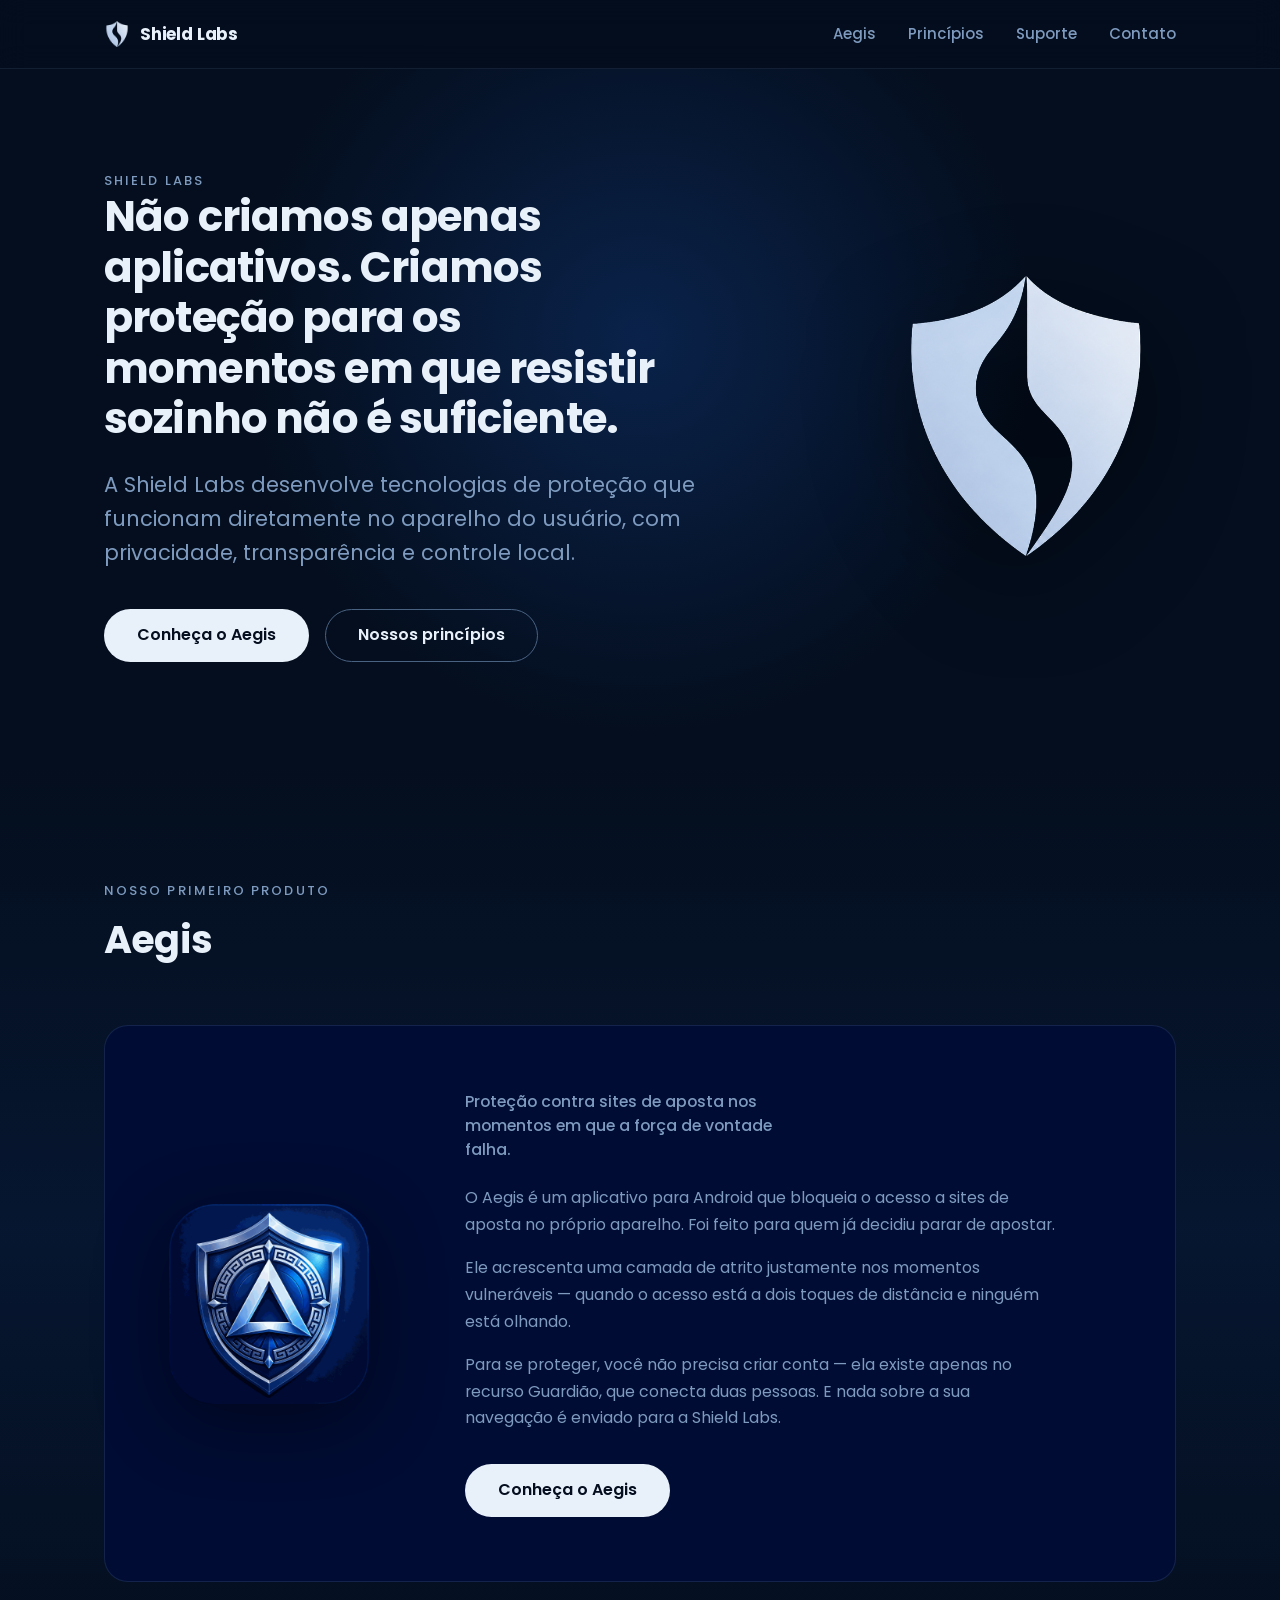
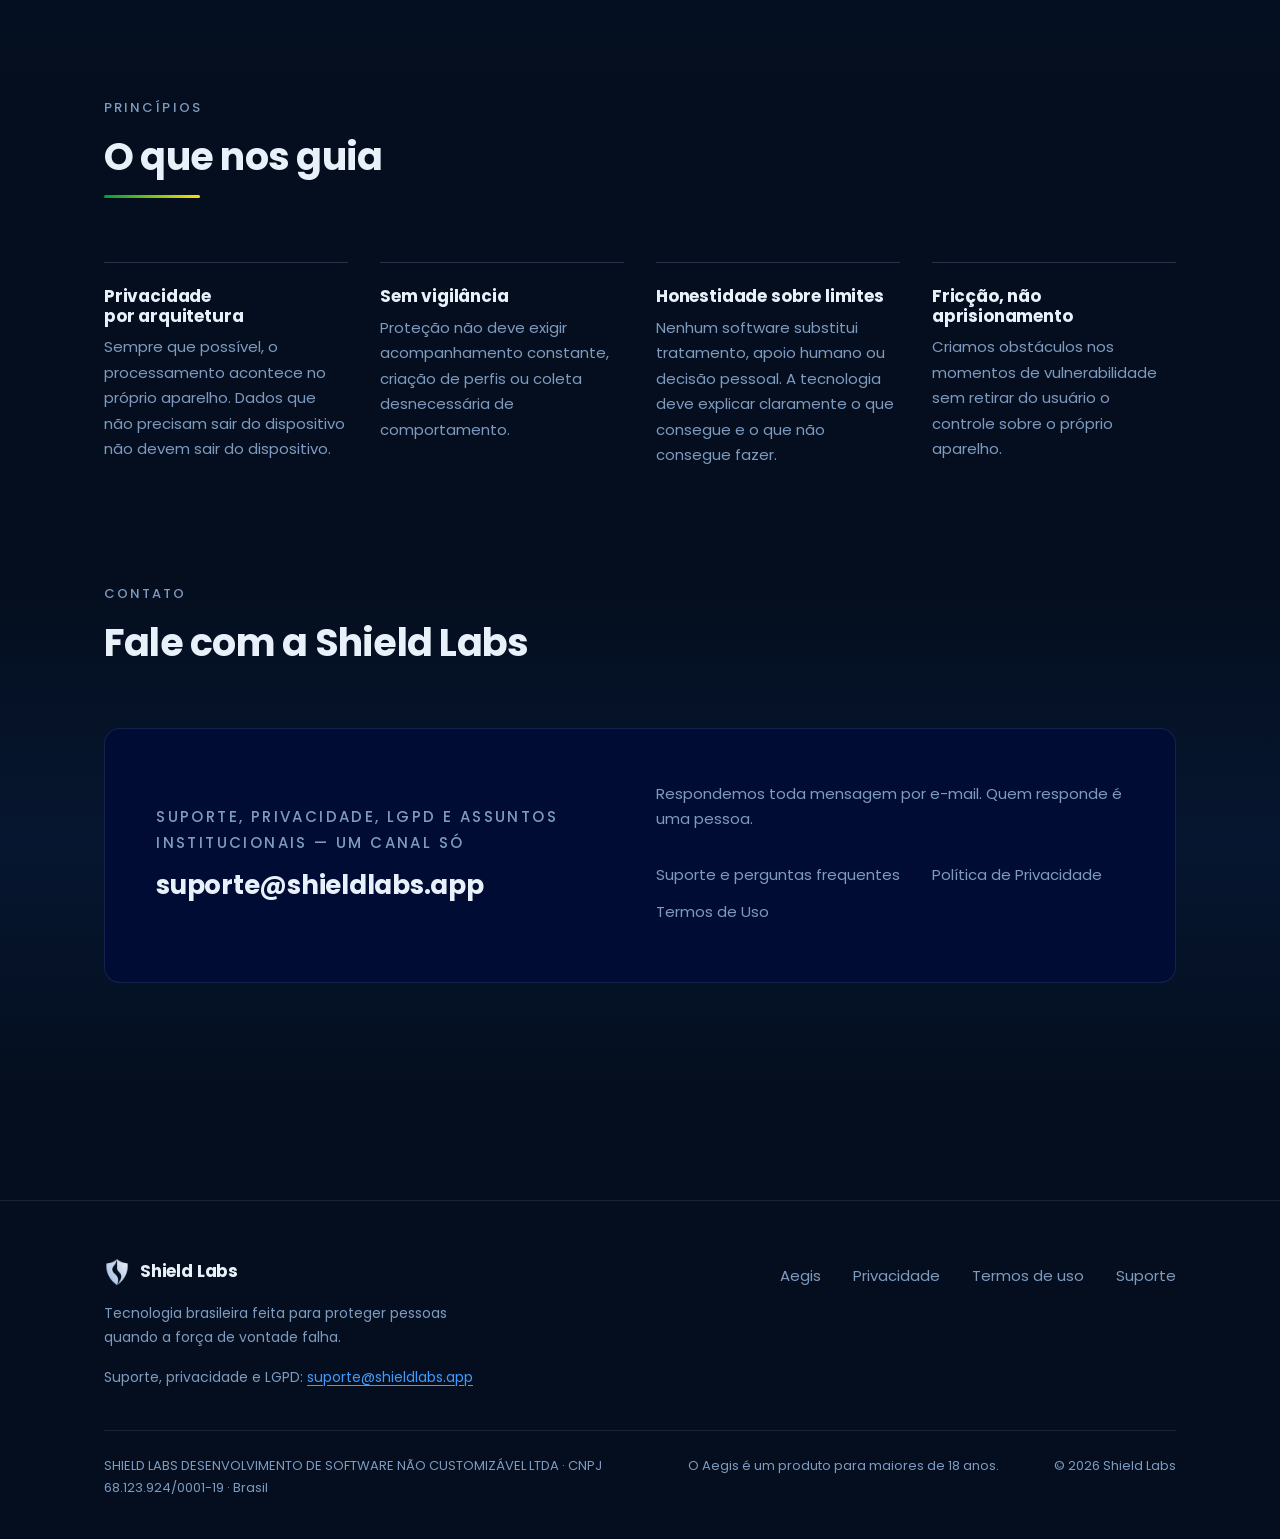
==== index.html @ 4093980c "Rodada 2: conta so no Guardiao, numeros redondos, planos com 7 dias gratis e aviso 18+ - Qualifica o" ====
<!DOCTYPE html>
<html lang="pt-BR">
<head>
  <meta charset="utf-8">
  <meta name="viewport" content="width=device-width, initial-scale=1">
  <title>Shield Labs — proteção que roda no seu aparelho</title>
  <meta name="description" content="A Shield Labs desenvolve tecnologias de proteção com processamento local, privacidade e transparência. Aegis é o nosso primeiro produto.">
  <link rel="canonical" href="https://shieldlabs.app/">

  <meta property="og:type" content="website">
  <meta property="og:site_name" content="Shield Labs">
  <meta property="og:locale" content="pt_BR">
  <meta property="og:title" content="Shield Labs — proteção que roda no seu aparelho">
  <meta property="og:description" content="Tecnologias de proteção com processamento local, privacidade e transparência.">
  <meta property="og:url" content="https://shieldlabs.app/">
  <meta property="og:image" content="https://shieldlabs.app/assets/img/shield-labs-og.png">
  <meta property="og:image:width" content="1200">
  <meta property="og:image:height" content="630">
  <meta property="og:image:alt" content="Marca da Shield Labs">
  <meta name="twitter:card" content="summary_large_image">
  <meta name="twitter:title" content="Shield Labs — proteção que roda no seu aparelho">
  <meta name="twitter:description" content="Tecnologias de proteção com processamento local, privacidade e transparência.">
  <meta name="twitter:image" content="https://shieldlabs.app/assets/img/shield-labs-og.png">

  <meta name="theme-color" content="#040E1E">
  <link rel="icon" href="assets/img/favicon.ico" sizes="any">
  <link rel="icon" type="image/png" sizes="32x32" href="assets/img/favicon-32.png">
  <link rel="icon" type="image/png" sizes="192x192" href="assets/img/favicon-192.png">
  <link rel="apple-touch-icon" sizes="180x180" href="assets/img/favicon-180.png">
  <link rel="manifest" href="site.webmanifest">

  <link rel="preload" href="assets/fonts/poppins-400.woff2" as="font" type="font/woff2" crossorigin>
  <link rel="preload" href="assets/fonts/poppins-500.woff2" as="font" type="font/woff2" crossorigin>
  <link rel="preload" href="assets/fonts/poppins-600.woff2" as="font" type="font/woff2" crossorigin>
  <link rel="preload" href="assets/fonts/poppins-700.woff2" as="font" type="font/woff2" crossorigin>
  <link rel="stylesheet" href="assets/css/style.css">
  <script src="assets/js/main.js" defer></script>

  <script type="application/ld+json">
  {
    "@context": "https://schema.org",
    "@type": "Organization",
    "name": "Shield Labs",
    "legalName": "SHIELD LABS DESENVOLVIMENTO DE SOFTWARE NÃO CUSTOMIZÁVEL LTDA",
    "taxID": "68.123.924/0001-19",
    "url": "https://shieldlabs.app/",
    "logo": "https://shieldlabs.app/assets/img/shield-labs-mark.png",
    "email": "suporte@shieldlabs.app",
    "description": "Empresa brasileira de tecnologia. Desenvolve tecnologias de proteção com processamento local, privacidade e transparência.",
    "address": { "@type": "PostalAddress", "addressCountry": "BR" }
  }
  </script>
  <noscript>
    <style>
      .nav-toggle { display: none !important; }
      @media (max-width: 819px) {
        .nav-links {
          position: static; display: flex; flex-direction: row; flex-wrap: wrap;
          gap: 0 var(--s-2); padding: 0; background: none; backdrop-filter: none; z-index: auto;
        }
        .nav-links a { padding: 6px 0; font-size: .875rem; }
        .nav { height: auto; flex-wrap: wrap; gap: var(--s-1); padding-block: var(--s-1); }
        body { padding-top: 116px; }
      }
    </style>
  </noscript>
</head>
<body>
  <a class="skip-link" href="#conteudo">Pular para o conteúdo</a>

  <header class="site-header">
    <div class="container nav">
      <a class="brand" href="./" aria-label="Shield Labs — início">
        <img class="brand-mark" src="assets/img/shield-labs-mark-64.png" alt="Marca da Shield Labs" width="64" height="64">
        Shield Labs
      </a>
      <nav aria-label="Navegação principal">
        <button class="nav-toggle" type="button" aria-expanded="false" aria-controls="nav-menu" aria-label="Abrir menu">
          <span></span><span></span><span></span>
        </button>
        <ul class="nav-links" id="nav-menu">
          <li><a href="aegis/">Aegis</a></li>
          <li><a href="#principios">Princípios</a></li>
          <li><a href="suporte/">Suporte</a></li>
          <li><a href="#contato">Contato</a></li>
        </ul>
      </nav>
    </div>
  </header>

  <main id="conteudo" tabindex="-1">

    <!-- 1. Hero institucional: a empresa, sem copy de produto ao lado da marca -->
    <section class="hero">
      <div class="container">
        <div class="hero-grid">
          <div>
            <p class="eyebrow">Shield Labs</p>
            <h1 class="statement">Não criamos apenas aplicativos. Criamos proteção para os momentos em que resistir sozinho não é suficiente.</h1>
            <p class="lead">A Shield Labs desenvolve tecnologias de proteção que funcionam diretamente no aparelho do usuário, com privacidade, transparência e controle local.</p>
            <div class="hero-actions">
              <a class="btn btn-primary" href="aegis/">Conheça o Aegis</a>
              <a class="btn btn-secondary" href="#principios">Nossos princípios</a>
            </div>
          </div>
          <div class="hero-art">
            <img src="assets/img/shield-labs-mark.png" alt="Marca da Shield Labs" width="512" height="512" fetchpriority="high">
          </div>
        </div>
      </div>
    </section>

    <!-- 2. Nosso primeiro produto: primeiro lugar da home onde o ícone do Aegis aparece -->
    <section class="section section-alt" id="produtos">
      <div class="container">
        <div class="section-head">
          <p class="eyebrow">Nosso primeiro produto</p>
          <h2>Aegis</h2>
        </div>
        <article class="product" data-reveal>
          <img class="product-icon" src="assets/img/aegis-icon.png" alt="Ícone do Aegis" width="512" height="512" loading="lazy">
          <div class="product-body">
            <p class="product-claim">Proteção contra sites de aposta nos momentos em que a força de vontade falha.</p>
            <p>O Aegis é um aplicativo para Android que bloqueia o acesso a sites de aposta no próprio aparelho. Foi feito para quem já decidiu parar de apostar.</p>
            <p>Ele acrescenta uma camada de atrito justamente nos momentos vulneráveis — quando o acesso está a dois toques de distância e ninguém está olhando.</p>
            <p>Para se proteger, você não precisa criar conta — ela existe apenas no recurso Guardião, que conecta duas pessoas. E nada sobre a sua navegação é enviado para a Shield Labs.</p>
            <a class="btn btn-primary" href="aegis/">Conheça o Aegis</a>
          </div>
        </article>
      </div>
    </section>

    <!-- 3. O que nos guia: princípios da empresa, não recursos do produto -->
    <section class="section" id="principios">
      <div class="container">
        <div class="section-head">
          <p class="eyebrow">Princípios</p>
          <h2>O que nos guia</h2>
          <div class="filete" aria-hidden="true"></div>
        </div>
        <ul class="principles">
          <li data-reveal>
            <h3>Privacidade por arquitetura</h3>
            <p>Sempre que possível, o processamento acontece no próprio aparelho. Dados que não precisam sair do dispositivo não devem sair do dispositivo.</p>
          </li>
          <li data-reveal>
            <h3>Sem vigilância</h3>
            <p>Proteção não deve exigir acompanhamento constante, criação de perfis ou coleta desnecessária de comportamento.</p>
          </li>
          <li data-reveal>
            <h3>Honestidade sobre limites</h3>
            <p>Nenhum software substitui tratamento, apoio humano ou decisão pessoal. A tecnologia deve explicar claramente o que consegue e o que não consegue fazer.</p>
          </li>
          <li data-reveal>
            <h3>Fricção, não aprisionamento</h3>
            <p>Criamos obstáculos nos momentos de vulnerabilidade sem retirar do usuário o controle sobre o próprio aparelho.</p>
          </li>
        </ul>
      </div>
    </section>

    <!-- 4. Contato -->
    <section class="section section-alt" id="contato">
      <div class="container">
        <div class="section-head">
          <p class="eyebrow">Contato</p>
          <h2>Fale com a Shield Labs</h2>
        </div>
        <div class="contact" data-reveal>
          <div>
            <p class="eyebrow">Suporte, privacidade, LGPD e assuntos institucionais — um canal só</p>
            <a class="contact-email" href="mailto:suporte@shieldlabs.app">suporte@shieldlabs.app</a>
          </div>
          <div>
            <p>Respondemos toda mensagem por e-mail. Quem responde é uma pessoa.</p>
            <ul class="footer-nav mt-3">
              <li><a href="suporte/">Suporte e perguntas frequentes</a></li>
              <li><a href="privacidade/">Política de Privacidade</a></li>
              <li><a href="termos/">Termos de Uso</a></li>
            </ul>
          </div>
        </div>
      </div>
    </section>

  </main>

  <footer class="site-footer">
    <div class="container">
      <div class="footer-grid">
        <div class="footer-about">
          <a class="brand" href="./">
            <img class="brand-mark" src="assets/img/shield-labs-mark-64.png" alt="Marca da Shield Labs" width="64" height="64" loading="lazy">
            Shield Labs
          </a>
          <p>Tecnologia brasileira feita para proteger pessoas quando a força de vontade falha.</p>
          <p class="mt-2">
            Suporte, privacidade e LGPD: <a href="mailto:suporte@shieldlabs.app">suporte@shieldlabs.app</a>
          </p>
        </div>
        <ul class="footer-nav">
          <li><a href="aegis/">Aegis</a></li>
          <li><a href="privacidade/">Privacidade</a></li>
          <li><a href="termos/">Termos de uso</a></li>
          <li><a href="suporte/">Suporte</a></li>
        </ul>
      </div>
      <div class="footer-legal">
        <p>SHIELD LABS DESENVOLVIMENTO DE SOFTWARE NÃO CUSTOMIZÁVEL LTDA · CNPJ 68.123.924/0001-19 · Brasil</p>
        <p>O Aegis é um produto para maiores de 18 anos.</p>
        <p>© 2026 Shield Labs</p>
      </div>
    </div>
  </footer>
</body>
</html>
---- assets/css/style.css ----
/* =========================================================
   Shield Labs — style.css
   Dark by design. No third-party requests: fonts are self-hosted.

   Contrast budget against --ink and --panel (both verified AA):
     --silver     ~15:1   body and headings
     --steel      ~6.7:1  secondary text
     --glow       ~6.7:1  links and focus
     --steel-dim  ~3.1:1  BORDERS AND DIVIDERS ONLY — never text
   ========================================================= */

/* ---------- Fonts (self-hosted, latin subset) ---------- */

@font-face {
  font-family: "Poppins";
  font-style: normal;
  font-weight: 400;
  font-display: swap;
  src: url("../fonts/poppins-400.woff2") format("woff2");
}

@font-face {
  font-family: "Poppins";
  font-style: normal;
  font-weight: 500;
  font-display: swap;
  src: url("../fonts/poppins-500.woff2") format("woff2");
}

@font-face {
  font-family: "Poppins";
  font-style: normal;
  font-weight: 600;
  font-display: swap;
  src: url("../fonts/poppins-600.woff2") format("woff2");
}

@font-face {
  font-family: "Poppins";
  font-style: normal;
  font-weight: 700;
  font-display: swap;
  src: url("../fonts/poppins-700.woff2") format("woff2");
}

/* ---------- Tokens ---------- */

:root {
  --ink:       #040E1E;
  --ink-2:     #0B2652;
  --panel:     #000C34;
  --silver:    #E8F0FA;
  --steel:     #7E9BBF;
  --steel-dim: #4A6282;
  --glow:      #3E9BFF;
  --green:     #009C3B;
  --yellow:    #FFDF00;

  --line:      rgba(126, 155, 191, .16);
  --line-firm: rgba(126, 155, 191, .28);

  --s-1: 8px;
  --s-2: 16px;
  --s-3: 24px;
  --s-4: 32px;
  --s-5: 40px;
  --s-6: 56px;
  --s-7: 72px;

  --header-h: 68px;
  --radius: 16px;
  --t: 180ms ease-out;

  --font: "Poppins", system-ui, -apple-system, "Segoe UI", sans-serif;
}

/* ---------- Base ---------- */

*,
*::before,
*::after { box-sizing: border-box; margin: 0; padding: 0; }

html {
  color-scheme: dark;
  scroll-behavior: smooth;
  -webkit-text-size-adjust: 100%;
}

body {
  font-family: var(--font);
  font-size: clamp(1rem, .96rem + .2vw, 1.0625rem);
  font-weight: 400;
  line-height: 1.7;
  background: var(--ink);
  color: var(--silver);
  padding-top: var(--header-h);
  overflow-x: clip;
  -webkit-font-smoothing: antialiased;
  text-rendering: optimizeLegibility;
}

img, svg { display: block; max-width: 100%; }
img { height: auto; }

h1, h2, h3, h4 {
  font-weight: 700;
  line-height: 1.15;
  letter-spacing: -0.02em;
  text-wrap: balance;
}

h1 {
  font-size: clamp(2.125rem, 1.5rem + 3.1vw, 3.625rem);
  line-height: 1.06;
  letter-spacing: -0.03em;
}

h2 { font-size: clamp(1.6rem, 1.25rem + 1.75vw, 2.375rem); }
h3 { font-size: clamp(1.125rem, 1.06rem + .32vw, 1.3125rem); letter-spacing: -0.01em; }

p { max-width: 66ch; }

a { color: var(--glow); text-underline-offset: 3px; }
a:hover { color: var(--silver); }

strong { font-weight: 600; color: var(--silver); }

::selection { background: var(--glow); color: var(--ink); }

:focus-visible {
  outline: 2px solid var(--glow);
  outline-offset: 3px;
  border-radius: 3px;
}

[id] { scroll-margin-top: calc(var(--header-h) + var(--s-3)); }

/* ---------- Layout ---------- */

.container {
  width: 100%;
  max-width: 1120px;
  margin-inline: auto;
  padding-inline: var(--s-3);
}

.section { padding-block: clamp(72px, 9vw, 128px); }
.section + .section { padding-top: 0; }
.section-tight { padding-block: clamp(40px, 5vw, 64px); }
.center { text-align: center; }

.section-alt {
  background: linear-gradient(180deg, rgba(11, 38, 82, 0) 0%, rgba(11, 38, 82, .35) 50%, rgba(11, 38, 82, 0) 100%);
}

.section-head { margin-bottom: clamp(var(--s-5), 5vw, var(--s-7)); }
.section-head > * + * { margin-top: var(--s-2); }
.section-head .lead { margin-top: var(--s-3); }

.eyebrow {
  display: block;
  font-size: .8125rem;
  font-weight: 500;
  text-transform: uppercase;
  letter-spacing: .16em;
  color: var(--steel);
}

.lead {
  font-size: clamp(1.0625rem, 1rem + .6vw, 1.3125rem);
  line-height: 1.6;
  color: var(--steel);
  max-width: 60ch;
}

/* Brazilian flag stripe — the only place --green and --yellow appear */
.filete {
  width: 96px;
  height: 3px;
  border: 0;
  border-radius: 2px;
  background: linear-gradient(90deg, var(--green), var(--yellow));
}

.mt-1 { margin-top: var(--s-1); }
.mt-2 { margin-top: var(--s-2); }
.mt-3 { margin-top: var(--s-3); }

.skip-link {
  position: fixed;
  top: -100px;
  left: var(--s-3);
  z-index: 100;
  padding: var(--s-2) var(--s-3);
  background: var(--silver);
  color: var(--ink);
  font-weight: 600;
  text-decoration: none;
  border-radius: 0 0 12px 12px;
  transition: top var(--t);
}

.skip-link:focus { top: 0; color: var(--ink); }


/* ---------- Buttons ---------- */

.btn {
  display: inline-flex;
  align-items: center;
  justify-content: center;
  gap: var(--s-1);
  padding: 15px 32px;
  border: 1px solid transparent;
  border-radius: 999px;
  font: inherit;
  font-weight: 600;
  font-size: 1rem;
  line-height: 1.3;
  text-align: center;
  text-decoration: none;
  cursor: pointer;
  transition: background-color var(--t), color var(--t), border-color var(--t);
}

.btn-primary { background: var(--silver); color: var(--ink); }
.btn-primary:hover { background: #fff; color: var(--ink); }

/* --steel-dim, not --line-firm: the border is the button's only boundary, so it needs
   the 3:1 that WCAG 1.4.11 requires of a UI component. */
.btn-secondary { border-color: var(--steel-dim); color: var(--silver); }
.btn-secondary:hover { border-color: var(--steel); color: var(--silver); }

.btn[aria-disabled="true"] { cursor: default; }


.arrow-link {
  display: inline-block;
  font-weight: 500;
  text-decoration: none;
  border-bottom: 1px solid var(--line-firm);
  padding-bottom: 2px;
  transition: border-color var(--t), color var(--t);
}

.arrow-link:hover { border-color: var(--glow); }

/* ---------- Header ---------- */

.site-header {
  position: fixed;
  inset: 0 0 auto 0;
  z-index: 50;
  background: rgba(4, 14, 30, .85);
  -webkit-backdrop-filter: blur(14px);
  backdrop-filter: blur(14px);
  border-bottom: 1px solid rgba(74, 98, 130, .22);
}

.nav {
  display: flex;
  align-items: center;
  justify-content: space-between;
  gap: var(--s-3);
  height: var(--header-h);
}

.brand {
  display: inline-flex;
  align-items: center;
  gap: 10px;
  color: var(--silver);
  font-weight: 700;
  font-size: 1.0625rem;
  letter-spacing: -0.01em;
  text-decoration: none;
  white-space: nowrap;
}

.brand:hover { color: var(--silver); }

.brand-mark {
  width: 26px;
  height: 26px;
  flex: none;
  color: var(--silver);
}

.nav-links {
  display: flex;
  align-items: center;
  gap: var(--s-4);
  list-style: none;
}

/* padding-block keeps the target at or above the 24px WCAG 2.5.8 minimum */
.nav-links a {
  display: inline-block;
  padding-block: 6px;
  color: var(--steel);
  font-size: .9375rem;
  font-weight: 500;
  text-decoration: none;
  transition: color var(--t);
}

.nav-links a:hover,
.nav-links a[aria-current="page"] { color: var(--silver); }

.nav-toggle { display: none; }

@media (max-width: 819px) {
  .nav-toggle {
    display: inline-flex;
    flex-direction: column;
    align-items: center;
    justify-content: center;
    gap: 5px;
    width: 44px;
    height: 44px;
    margin-right: -10px;
    background: transparent;
    border: 0;
    cursor: pointer;
  }

  .nav-toggle span {
    display: block;
    width: 22px;
    height: 2px;
    background: var(--silver);
    transition: transform var(--t), opacity var(--t);
  }

  body.menu-open .nav-toggle span:nth-child(1) { transform: translateY(7px) rotate(45deg); }
  body.menu-open .nav-toggle span:nth-child(2) { opacity: 0; }
  body.menu-open .nav-toggle span:nth-child(3) { transform: translateY(-7px) rotate(-45deg); }

  /* backdrop-filter turns the header into a containing block for its fixed
     descendants, which clipped this panel to the 69px header instead of letting it
     cover the viewport. Drop the filter while the panel is open so `inset: 0`
     resolves against the viewport again. */
  body.menu-open .site-header {
    background: transparent;
    border-bottom-color: transparent;
    -webkit-backdrop-filter: none;
    backdrop-filter: none;
  }

  /* The panel lives inside the header, so the brand and the close button need to
     sit above it to stay reachable. */
  body.menu-open .brand,
  body.menu-open .nav-toggle { position: relative; z-index: 2; }

  .nav-links {
    position: fixed;
    inset: 0;
    z-index: 1;
    display: none;
    flex-direction: column;
    justify-content: center;
    gap: 0;
    padding: var(--header-h) var(--s-3) var(--s-6);
    background: rgba(4, 14, 30, .97);
    -webkit-backdrop-filter: blur(14px);
    backdrop-filter: blur(14px);
  }

  body.menu-open .nav-links { display: flex; }
  body.menu-open { overflow: hidden; }

  .nav-links a {
    display: block;
    padding: var(--s-2) var(--s-4);
    font-size: 1.375rem;
    font-weight: 500;
    color: var(--silver);
  }
}

/* ---------- Hero ---------- */

.hero {
  position: relative;
  padding-block: clamp(56px, 8vw, 104px) clamp(64px, 8vw, 112px);
  overflow: hidden;
}

.hero::before {
  content: "";
  position: absolute;
  top: -180px;
  left: 50%;
  width: min(900px, 130vw);
  aspect-ratio: 1;
  transform: translateX(-50%);
  background: radial-gradient(circle, rgba(11, 38, 82, .85) 0%, rgba(11, 38, 82, 0) 62%);
  pointer-events: none;
}

.hero .container { position: relative; }

.hero-grid {
  display: grid;
  grid-template-columns: 1fr minmax(220px, 300px);
  align-items: center;
  gap: clamp(var(--s-5), 6vw, 88px);
}


.hero-tagline {
  margin-top: var(--s-4);
  padding-left: var(--s-3);
  border-left: 2px solid var(--steel-dim);
  color: var(--steel);
  font-size: clamp(.9375rem, .9rem + .3vw, 1.0625rem);
  line-height: 1.6;
  max-width: 52ch;
}

.hero h1 { margin-bottom: var(--s-3); }
.hero .lead { max-width: 54ch; }

/* The company positioning statement is a full sentence, not a product claim —
   it needs a smaller size than a product headline to stay readable. */
.hero h1.statement {
  font-size: clamp(1.625rem, 1.25rem + 1.9vw, 2.625rem);
  line-height: 1.2;
  letter-spacing: -0.02em;
  max-width: 20ch;
}

.hero-actions {
  display: flex;
  flex-wrap: wrap;
  align-items: center;
  gap: var(--s-2);
  margin-top: var(--s-5);
}

.hero-art { justify-self: center; }

.hero-art img {
  width: 100%;
  max-width: 280px;
  filter: drop-shadow(0 24px 48px rgba(0, 0, 0, .5));
}

@media (max-width: 819px) {
  .hero-grid { grid-template-columns: 1fr; }
  .hero-art { order: -1; }
  .hero-art img { max-width: 156px; }
}

/* ---------- Steps ---------- */

/* Explicit breakpoints, not auto-fit: with four items auto-fit lands on a lopsided 3+1
   at intermediate widths. These keep the rows balanced (4 / 2x2 / 1). */
.steps {
  display: grid;
  grid-template-columns: repeat(4, 1fr);
  gap: var(--s-4) var(--s-5);
  counter-reset: step;
  list-style: none;
}

@media (max-width: 1023px) {
  .steps { grid-template-columns: repeat(2, 1fr); }
}

@media (max-width: 559px) {
  .steps { grid-template-columns: 1fr; }
}

.step { position: relative; padding-top: var(--s-4); }

.step::before {
  counter-increment: step;
  content: counter(step, decimal-leading-zero);
  position: absolute;
  top: 0;
  left: 0;
  font-size: .8125rem;
  font-weight: 600;
  letter-spacing: .14em;
  color: var(--steel);
}

.step h3 { margin-bottom: var(--s-1); }
.step p { color: var(--steel); font-size: .9875rem; }

/* ---------- Cards ---------- */





/* ---------- Privacy block ---------- */

.privacy {
  background: var(--panel);
  border: 1px solid var(--line);
  border-radius: 24px;
  padding: clamp(var(--s-4), 5vw, var(--s-7));
}

.privacy-grid {
  display: grid;
  grid-template-columns: 1fr 1fr;
  gap: clamp(var(--s-4), 5vw, var(--s-6));
  align-items: start;
}

@media (max-width: 819px) {
  .privacy-grid { grid-template-columns: 1fr; }
}

.privacy h2 { margin-bottom: var(--s-3); }
.privacy .filete { margin-bottom: var(--s-3); }

.claims {
  list-style: none;
  display: grid;
  gap: var(--s-2);
}

.claims li {
  display: grid;
  grid-template-columns: 22px 1fr;
  gap: var(--s-2);
  align-items: start;
  color: var(--steel);
  font-size: .9875rem;
  line-height: 1.55;
}

.claims svg {
  width: 22px;
  height: 22px;
  margin-top: 2px;
  color: var(--glow);
  flex: none;
}

.claims strong { display: block; color: var(--silver); font-weight: 600; }

/* ---------- Limits ---------- */

.limits,
.principles {
  list-style: none;
  display: grid;
  grid-template-columns: repeat(4, 1fr);
  gap: var(--s-3) var(--s-4);
}

@media (max-width: 1023px) {
  .limits,
  .principles { grid-template-columns: repeat(2, 1fr); }
}

@media (max-width: 559px) {
  .limits,
  .principles { grid-template-columns: 1fr; }
}

.limits li,
.principles li {
  padding: var(--s-3) 0 0;
  border-top: 1px solid var(--line-firm);
}

.limits h3,
.principles h3 {
  font-size: 1.0625rem;
  margin-bottom: var(--s-1);
}

.limits p,
.principles p { color: var(--steel); font-size: .9375rem; }

/* ---------- Product showcase ----------
   Built to repeat: a second Shield Labs product drops in as another .product
   block without touching the homepage layout. */

.product {
  display: grid;
  grid-template-columns: minmax(160px, 240px) 1fr;
  align-items: center;
  gap: clamp(var(--s-4), 5vw, var(--s-6));
  background: var(--panel);
  border: 1px solid var(--line);
  border-radius: 24px;
  padding: clamp(var(--s-4), 5vw, var(--s-7));
}

.product + .product { margin-top: var(--s-3); }

@media (max-width: 819px) {
  .product { grid-template-columns: 1fr; justify-items: start; }
}

.product-icon {
  width: 100%;
  max-width: 200px;
  filter: drop-shadow(0 18px 36px rgba(0, 0, 0, .45));
}

@media (max-width: 819px) {
  .product-icon { max-width: 120px; }
}

.product-name {
  font-size: clamp(1.75rem, 1.4rem + 1.6vw, 2.25rem);
  margin-bottom: var(--s-2);
}

.product-claim {
  font-size: clamp(1.0625rem, 1rem + .5vw, 1.25rem);
  line-height: 1.5;
  color: var(--silver);
  font-weight: 500;
  margin-bottom: var(--s-3);
  max-width: 34ch;
}

.product-body > p { color: var(--steel); font-size: .9875rem; }
.product-body > p + p { margin-top: var(--s-2); }
.product-body .btn { margin-top: var(--s-4); }

/* ---------- Plans ---------- */

.plans {
  display: grid;
  grid-template-columns: repeat(auto-fit, minmax(260px, 1fr));
  gap: var(--s-3);
  align-items: stretch;
}

.plan {
  display: flex;
  flex-direction: column;
  background: var(--panel);
  border: 1px solid var(--line);
  border-radius: var(--radius);
  padding: clamp(var(--s-3), 3vw, var(--s-4));
}

.plan-featured { border-color: var(--line-firm); }

.plan-name {
  display: flex;
  align-items: center;
  gap: var(--s-1);
  margin-bottom: var(--s-1);
}

.plan-name h3 { margin: 0; }

.tag {
  padding: 3px 10px;
  border: 1px solid var(--line-firm);
  border-radius: 999px;
  font-size: .6875rem;
  font-weight: 600;
  text-transform: uppercase;
  letter-spacing: .1em;
  color: var(--steel);
  white-space: nowrap;
}

.plan > p { color: var(--steel); font-size: .9375rem; margin-bottom: var(--s-3); }

.plan ul {
  list-style: none;
  display: grid;
  gap: 10px;
  font-size: .9375rem;
  color: var(--steel);
}

.plan li {
  display: grid;
  grid-template-columns: 16px 1fr;
  gap: 10px;
  align-items: start;
  line-height: 1.5;
}

.plan li::before {
  content: "";
  width: 6px;
  height: 6px;
  margin-top: 9px;
  margin-left: 5px;
  border-radius: 50%;
  background: var(--glow);
}

.plans-note {
  margin-top: var(--s-4);
  color: var(--steel);
  font-size: .9375rem;
}

/* ---------- Running prose ---------- */

.prose p { color: var(--steel); }
.prose p + p { margin-top: var(--s-2); }

/* ---------- Screenshots ---------- */

.shots {
  display: grid;
  grid-template-columns: repeat(3, 1fr);
  gap: clamp(var(--s-3), 4vw, var(--s-5));
  justify-items: center;
}

@media (max-width: 639px) {
  .shots { grid-template-columns: 1fr; }
}

.phone {
  width: 100%;
  max-width: 260px;
  aspect-ratio: 9 / 16;
  display: grid;
  place-items: center;
  background: var(--panel);
  border: 8px solid var(--steel-dim);
  border-radius: 36px;
  overflow: hidden;
  box-shadow: 0 20px 48px rgba(0, 0, 0, .42);
}

.phone img { width: 100%; height: 100%; object-fit: cover; }

.phone > span {
  color: var(--steel);
  font-size: .8125rem;
  letter-spacing: .16em;
  text-transform: uppercase;
}

/* ---------- Launch / download ---------- */

.launch {
  display: grid;
  grid-template-columns: minmax(120px, 180px) 1fr;
  align-items: center;
  gap: clamp(var(--s-4), 5vw, var(--s-6));
  background: var(--panel);
  border: 1px solid var(--line);
  border-radius: 24px;
  padding: clamp(var(--s-4), 5vw, var(--s-7));
}

@media (max-width: 819px) {
  .launch { grid-template-columns: 1fr; justify-items: start; }
}

.launch-icon { width: 100%; max-width: 160px; }
.launch h2 { margin-bottom: var(--s-2); }
.launch p { color: var(--steel); font-size: .9875rem; }

/* Placeholder for the real Play badge. Deliberately not a link: there is no
   store URL yet, and a dead link would be worse than an honest disabled state. */
.store-badge {
  display: inline-flex;
  flex-direction: column;
  justify-content: center;
  margin-top: var(--s-3);
  padding: 10px var(--s-3);
  min-height: 56px;
  border: 1px solid var(--steel-dim);
  border-radius: 12px;
  color: var(--steel);
  opacity: .75;
  cursor: default;
}

.store-badge-sub { font-size: .6875rem; letter-spacing: .12em; text-transform: uppercase; }
.store-badge-name { font-size: 1.125rem; font-weight: 600; color: var(--silver); line-height: 1.2; }

.ownership {
  margin-inline: auto;
  color: var(--steel);
  font-size: .9375rem;
}

/* ---------- Contact ---------- */

.contact {
  display: grid;
  grid-template-columns: repeat(auto-fit, minmax(280px, 1fr));
  gap: var(--s-4);
  align-items: center;
  background: var(--panel);
  border: 1px solid var(--line);
  border-radius: var(--radius);
  padding: clamp(var(--s-4), 4vw, var(--s-6));
}

.contact-email {
  display: inline-block;
  margin-top: var(--s-1);
  font-size: clamp(1.125rem, 1rem + 1.1vw, 1.625rem);
  font-weight: 700;
  letter-spacing: -0.01em;
  color: var(--silver);
  text-decoration: none;
  word-break: break-word;
  transition: color var(--t);
}

.contact-email:hover { color: var(--glow); }
.contact p { color: var(--steel); font-size: .9375rem; }

/* ---------- FAQ ---------- */

.faq { max-width: 68ch; }
.faq details { border-bottom: 1px solid var(--line-firm); }

.faq summary {
  display: flex;
  align-items: center;
  justify-content: space-between;
  gap: var(--s-3);
  padding: var(--s-2) 0;
  font-weight: 500;
  cursor: pointer;
  list-style: none;
}

.faq summary::-webkit-details-marker { display: none; }

.faq summary::after {
  /* The plain declaration is the fallback: browsers without alt-text support would
     drop the whole rule and draw no indicator at all. */
  content: "+";
  content: "+" / "";
  flex: none;
  color: var(--glow);
  font-size: 1.5rem;
  font-weight: 400;
  line-height: 1;
  transition: transform var(--t);
}

.faq details[open] summary::after { transform: rotate(45deg); }
.faq details p { padding-bottom: var(--s-2); color: var(--steel); font-size: .9375rem; }

/* ---------- Long-form documents ---------- */

.doc { max-width: 68ch; }

.doc-head { margin-bottom: var(--s-6); }
.doc-head h1 { font-size: clamp(1.875rem, 1.4rem + 2.2vw, 2.875rem); margin-bottom: var(--s-3); }
.doc-head .filete { margin-bottom: var(--s-3); }

.doc-org {
  margin-bottom: var(--s-2);
  font-size: .9375rem;
  font-weight: 500;
  line-height: 1.5;
  color: var(--silver);
}

.doc-dates {
  display: flex;
  flex-wrap: wrap;
  gap: var(--s-1) var(--s-3);
  font-size: .875rem;
  color: var(--steel);
}

.toc {
  margin-bottom: var(--s-6);
  padding: var(--s-3) var(--s-4);
  background: var(--panel);
  border: 1px solid var(--line);
  border-radius: var(--radius);
}

.toc h2 {
  font-size: .8125rem;
  font-weight: 500;
  text-transform: uppercase;
  letter-spacing: .16em;
  color: var(--steel);
  margin-bottom: var(--s-2);
}

.toc ol {
  display: grid;
  padding-left: var(--s-2);
  font-size: .9375rem;
}

.toc li { color: var(--steel); }

.toc a {
  display: inline-block;
  padding-block: 5px;
  color: var(--steel);
  text-decoration: none;
  transition: color var(--t);
}
.toc a:hover { color: var(--glow); }

.doc-section + .doc-section { margin-top: var(--s-6); }

.doc-section h2 {
  font-size: clamp(1.25rem, 1.1rem + .7vw, 1.5rem);
  margin-bottom: var(--s-2);
  padding-top: var(--s-2);
}

.doc-section h3 {
  font-size: 1.0625rem;
  margin: var(--s-4) 0 var(--s-1);
}

.doc-section p { color: var(--steel); }
.doc-section > * + * { margin-top: var(--s-2); }

.doc-list {
  display: grid;
  gap: 10px;
  padding-left: var(--s-3);
  color: var(--steel);
}

.doc-list li { padding-left: 4px; }
.doc-list li::marker { color: var(--steel); }

.doc-callout {
  padding: var(--s-3) var(--s-4);
  background: var(--panel);
  border: 1px solid var(--line);
  border-left: 3px solid var(--glow);
  border-radius: 4px var(--radius) var(--radius) 4px;
}

.doc-callout > * + * { margin-top: var(--s-2); }
.doc-callout p { color: var(--silver); }

.table-wrap {
  overflow-x: auto;
  border: 1px solid var(--line);
  border-radius: var(--radius);
}

.doc-table {
  width: 100%;
  min-width: 460px;
  border-collapse: collapse;
  font-size: .9375rem;
}

.doc-table th,
.doc-table td {
  padding: 12px var(--s-2);
  text-align: left;
  vertical-align: top;
  border-bottom: 1px solid var(--line);
}

.doc-table thead th {
  background: var(--panel);
  color: var(--silver);
  font-weight: 600;
  white-space: nowrap;
}

.doc-table tbody td { color: var(--steel); }
.doc-table tbody tr:last-child td { border-bottom: 0; }

/* A link that is a cell's only content is not "inline in a sentence", so it needs
   its own height to clear the 24px WCAG 2.5.8 minimum. */
.doc-table td a { display: inline-block; padding-block: 3px; }

/* ---------- Footer ---------- */

.site-footer {
  margin-top: clamp(var(--s-6), 8vw, 112px);
  border-top: 1px solid var(--line);
  padding-block: var(--s-6) var(--s-5);
}

.footer-grid {
  display: grid;
  grid-template-columns: minmax(220px, 1fr) auto;
  gap: var(--s-5);
  align-items: start;
}

@media (max-width: 639px) {
  .footer-grid { grid-template-columns: 1fr; }
}

.footer-about { color: var(--steel); font-size: .875rem; }
.footer-about .brand { margin-bottom: var(--s-2); }
.footer-about p { max-width: 42ch; }

.footer-nav {
  display: flex;
  flex-wrap: wrap;
  gap: 0 var(--s-4);
  list-style: none;
}

/* padding-block keeps the target at or above the 24px WCAG 2.5.8 minimum */
.footer-nav a {
  display: inline-block;
  padding-block: 6px;
  color: var(--steel);
  font-size: .9375rem;
  text-decoration: none;
  transition: color var(--t);
}

.footer-nav a:hover { color: var(--silver); }

.footer-legal {
  margin-top: var(--s-5);
  padding-top: var(--s-3);
  border-top: 1px solid var(--line);
  display: flex;
  flex-wrap: wrap;
  gap: var(--s-1) var(--s-3);
  justify-content: space-between;
  color: var(--steel);
  font-size: .8125rem;
}

.footer-legal a { color: var(--steel); }
.footer-legal a:hover { color: var(--silver); }

/* ---------- 404 ---------- */

.error-page {
  min-height: calc(100vh - var(--header-h));
  display: grid;
  place-items: center;
  text-align: center;
  padding: var(--s-6) var(--s-3);
}

.error-page .filete { margin: var(--s-3) auto; }
.error-page p { margin: 0 auto var(--s-5); color: var(--steel); }
.error-page .brand-mark { width: 64px; height: 64px; margin: 0 auto var(--s-4); }

/* ---------- Reveal (the only animation) ---------- */

.reveal {
  opacity: 0;
  transform: translateY(14px);
  transition: opacity 500ms ease-out, transform 500ms ease-out;
}

.reveal.is-visible { opacity: 1; transform: none; }

/* ---------- Reduced motion ---------- */

@media (prefers-reduced-motion: reduce) {
  html { scroll-behavior: auto; }

  *,
  *::before,
  *::after {
    animation-duration: .01ms !important;
    animation-iteration-count: 1 !important;
    transition-duration: .01ms !important;
  }

  .reveal { opacity: 1; transform: none; }
}
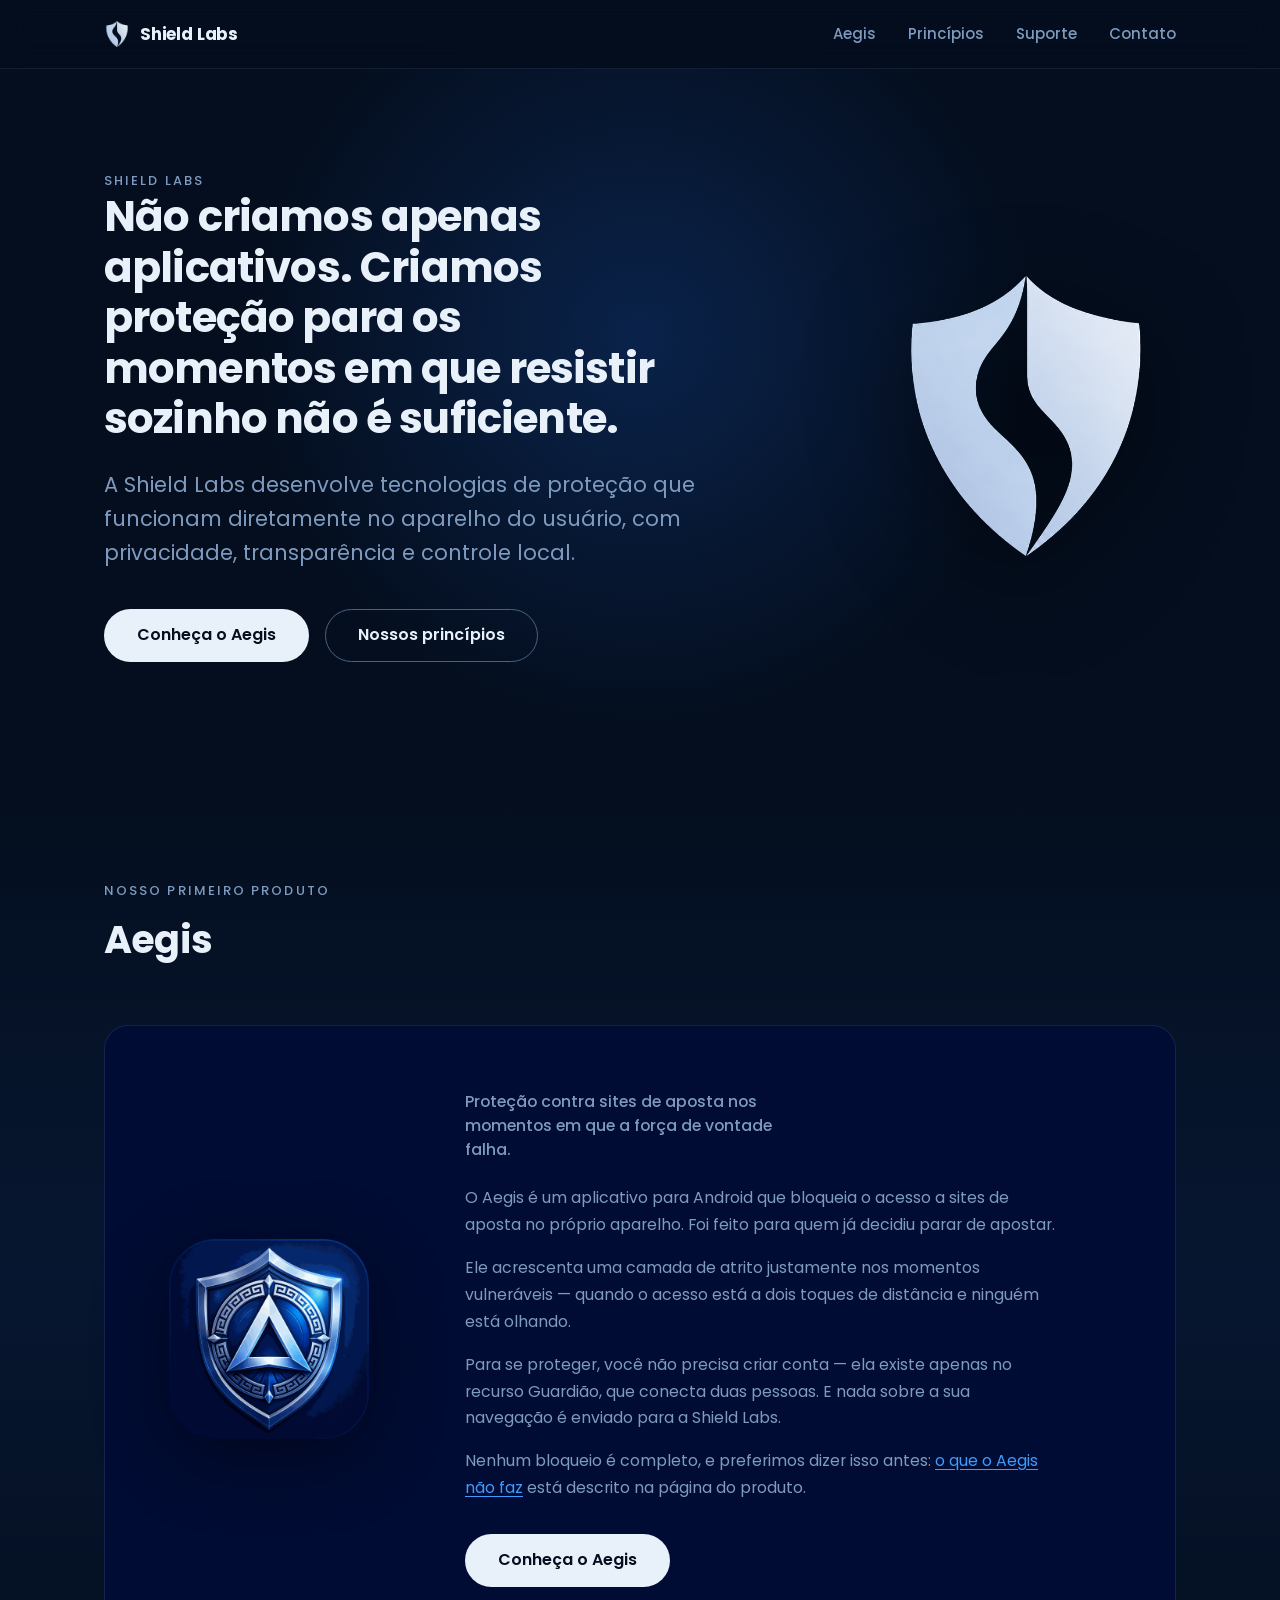
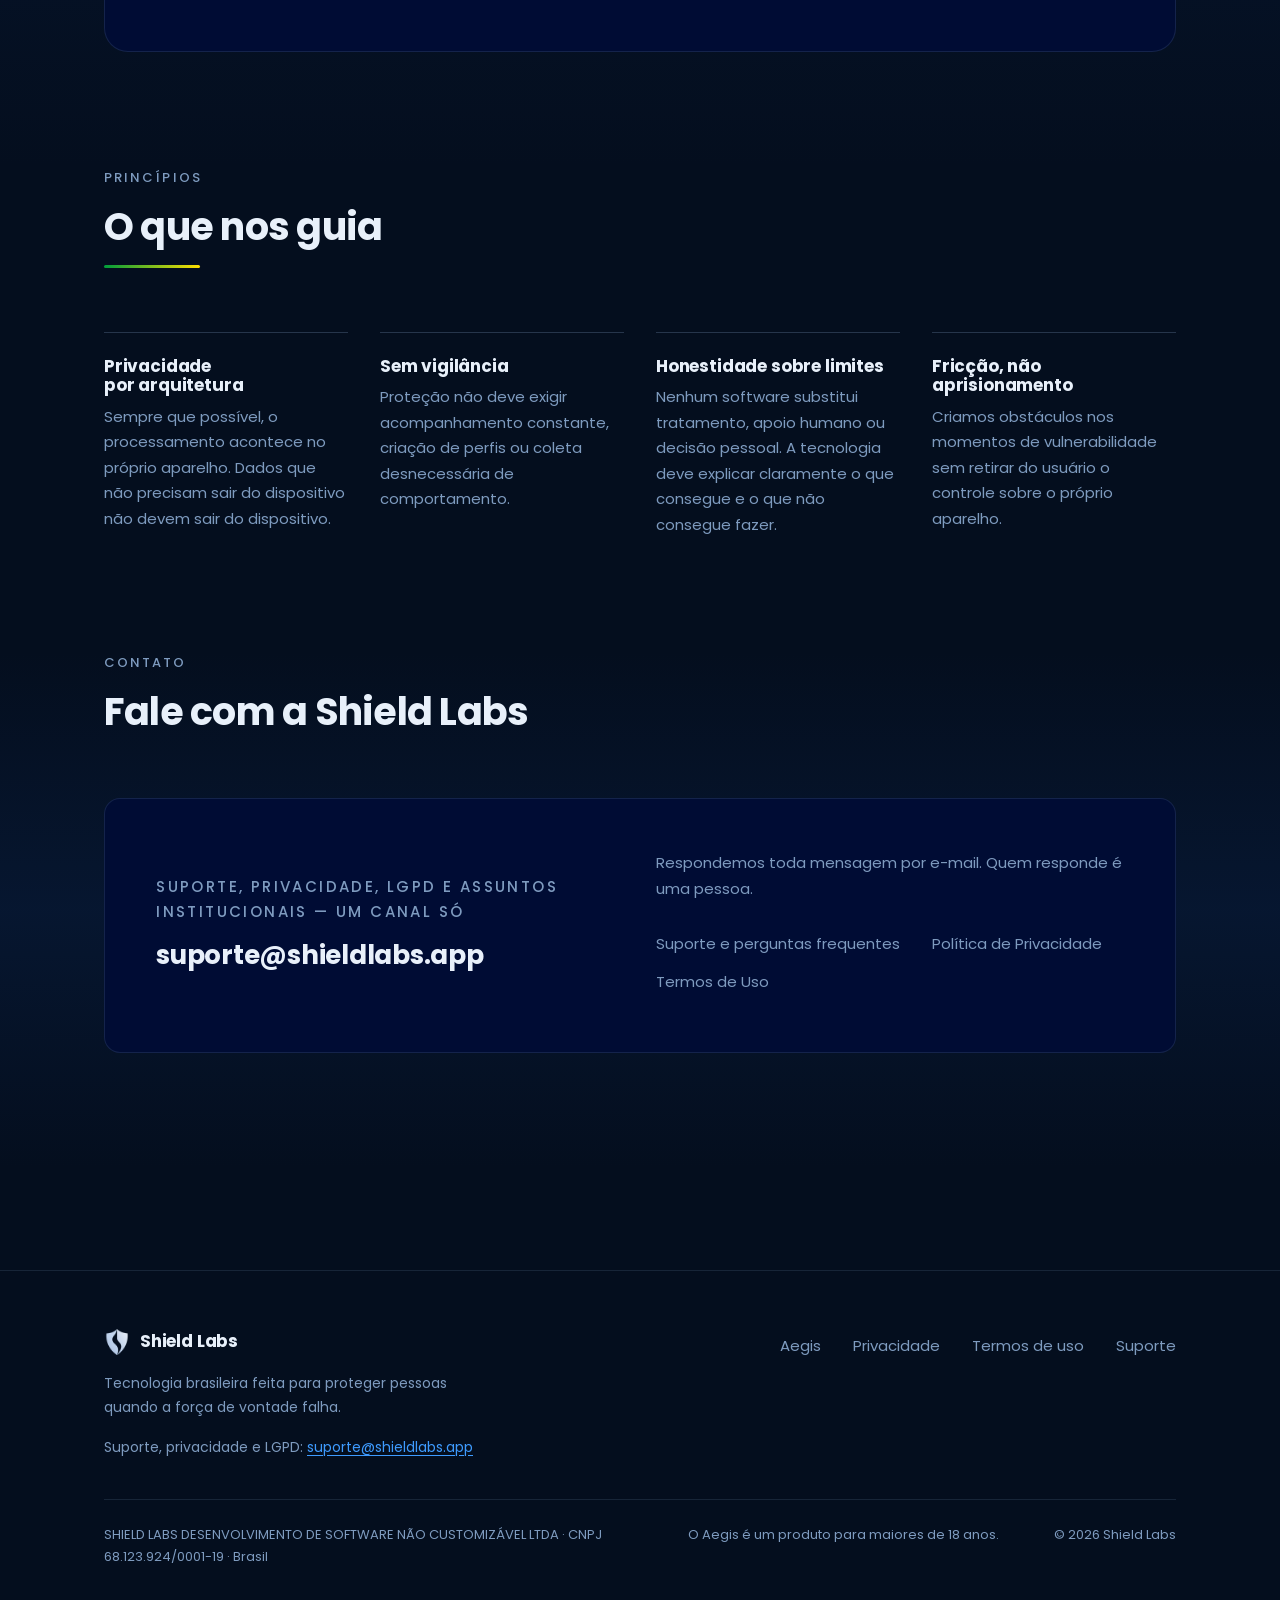
==== commit 33aec50f: "Rodada 4: termos de uso completos e vigentes, e coerencia entre as cinco paginas Termos: - 7 dias gr" ====
--- a/index.html
+++ b/index.html
@@ -124,6 +124,7 @@
             <p>O Aegis é um aplicativo para Android que bloqueia o acesso a sites de aposta no próprio aparelho. Foi feito para quem já decidiu parar de apostar.</p>
             <p>Ele acrescenta uma camada de atrito justamente nos momentos vulneráveis — quando o acesso está a dois toques de distância e ninguém está olhando.</p>
             <p>Para se proteger, você não precisa criar conta — ela existe apenas no recurso Guardião, que conecta duas pessoas. E nada sobre a sua navegação é enviado para a Shield Labs.</p>
+            <p>Nenhum bloqueio é completo, e preferimos dizer isso antes: <a href="aegis/#limites">o que o Aegis não faz</a> está descrito na página do produto.</p>
             <a class="btn btn-primary" href="aegis/">Conheça o Aegis</a>
           </div>
         </article>
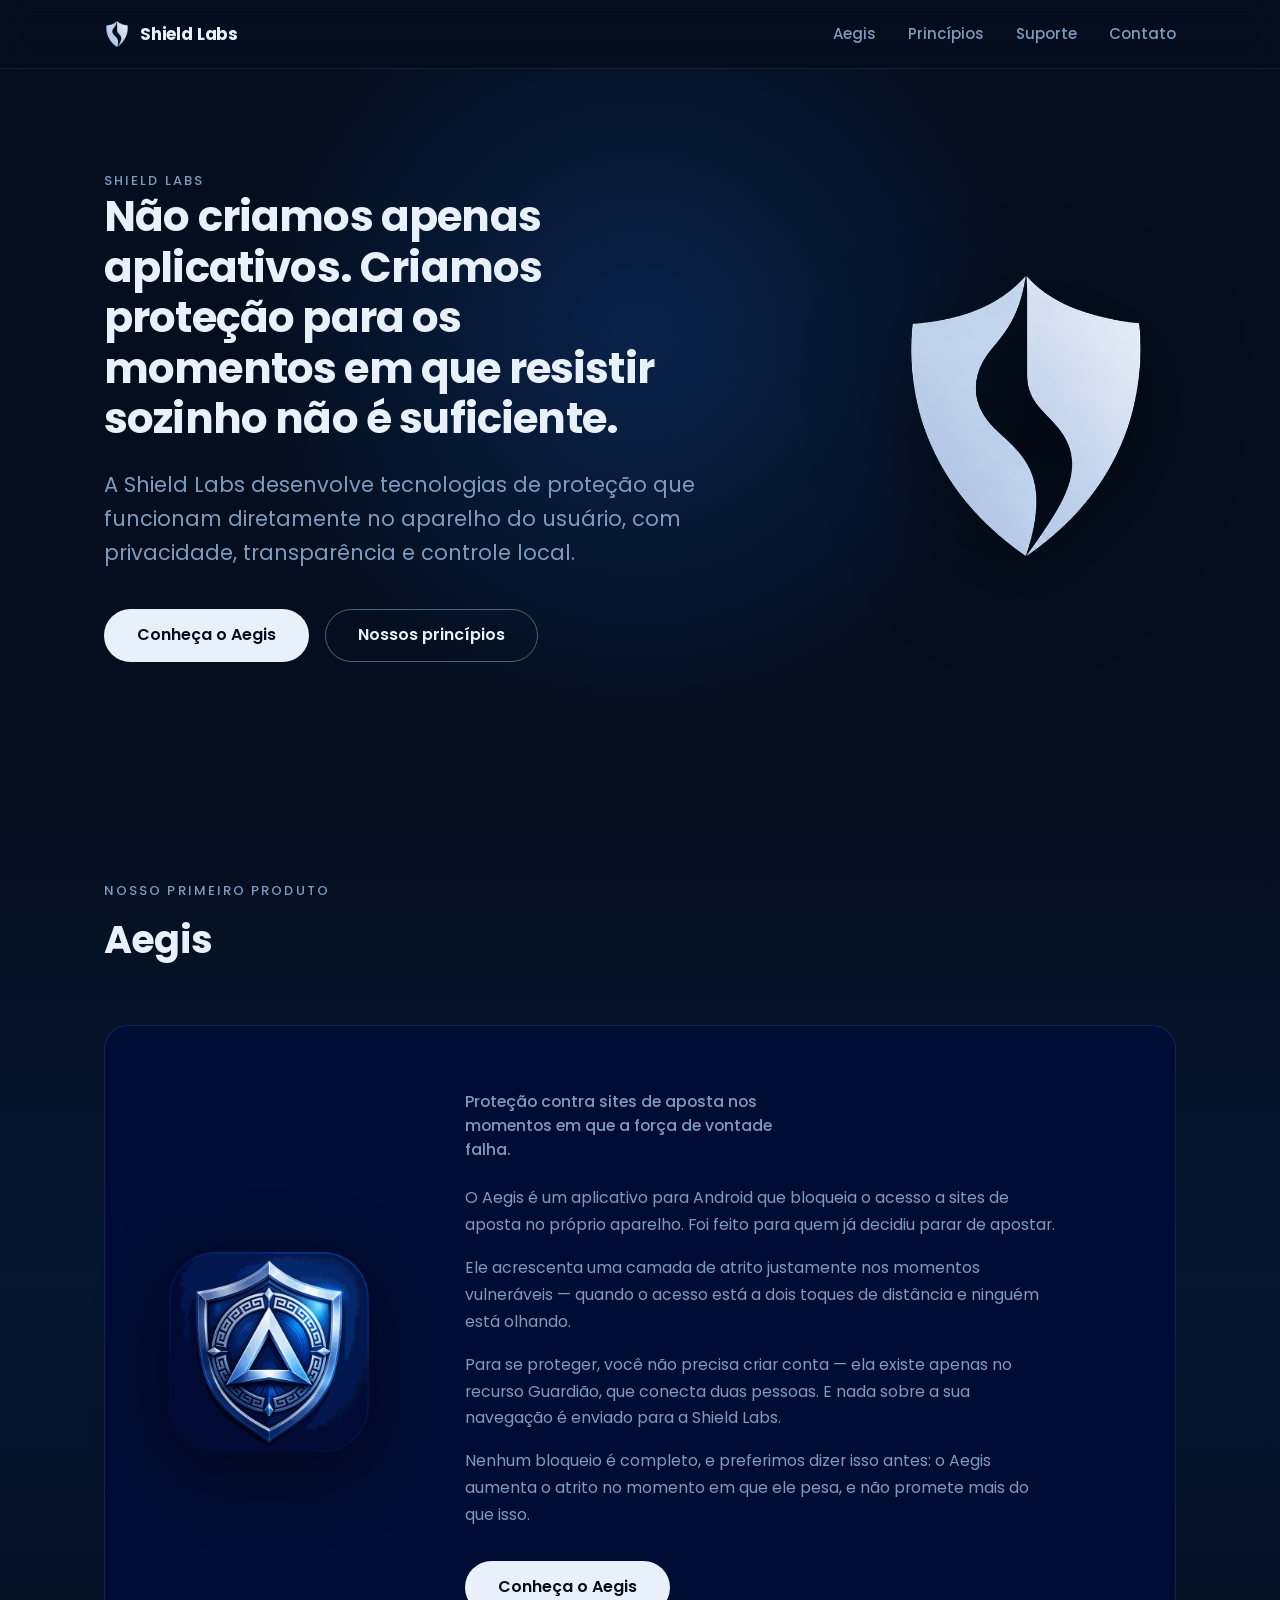
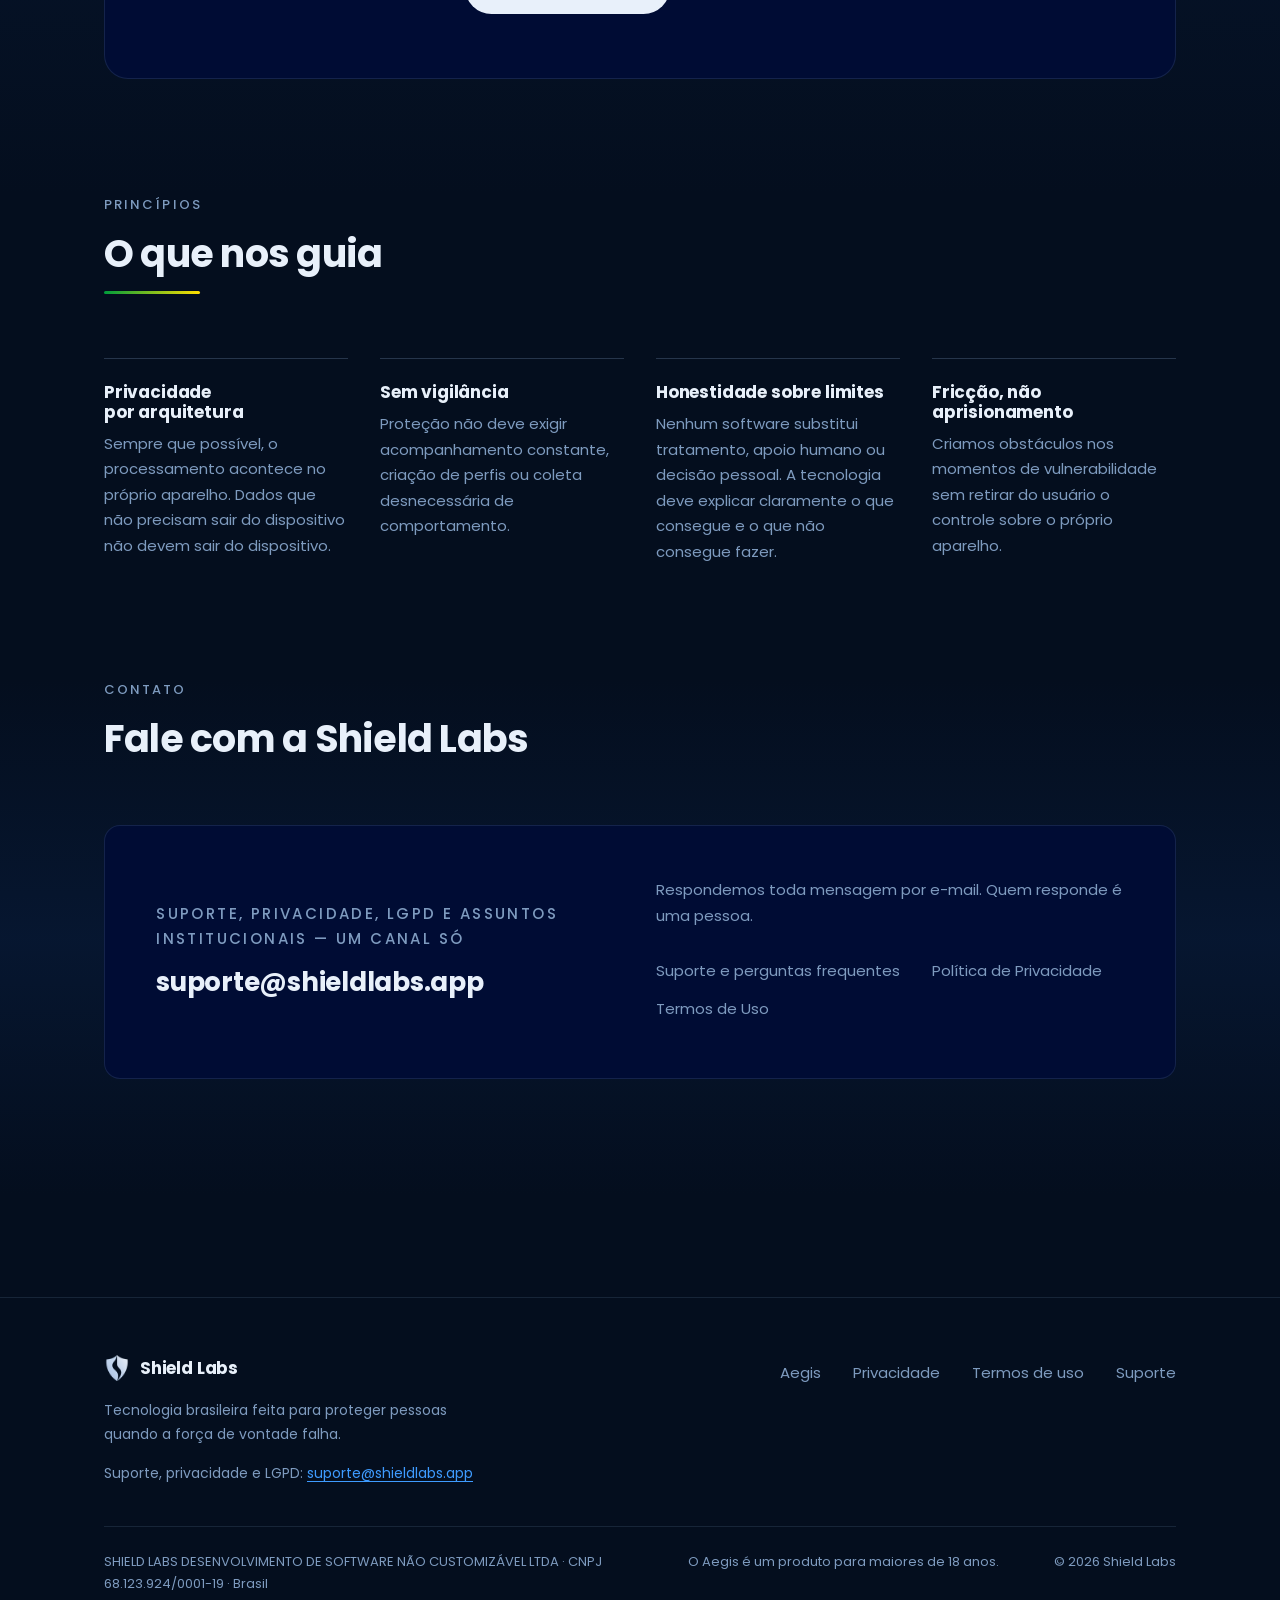
==== commit 9501805d: "Rodada 5-A: nenhuma pagina do site descreve como burlar a protecao Regra nova do dono, que revoga a " ====
--- a/index.html
+++ b/index.html
@@ -124,7 +124,7 @@
             <p>O Aegis é um aplicativo para Android que bloqueia o acesso a sites de aposta no próprio aparelho. Foi feito para quem já decidiu parar de apostar.</p>
             <p>Ele acrescenta uma camada de atrito justamente nos momentos vulneráveis — quando o acesso está a dois toques de distância e ninguém está olhando.</p>
             <p>Para se proteger, você não precisa criar conta — ela existe apenas no recurso Guardião, que conecta duas pessoas. E nada sobre a sua navegação é enviado para a Shield Labs.</p>
-            <p>Nenhum bloqueio é completo, e preferimos dizer isso antes: <a href="aegis/#limites">o que o Aegis não faz</a> está descrito na página do produto.</p>
+            <p>Nenhum bloqueio é completo, e preferimos dizer isso antes: o Aegis aumenta o atrito no momento em que ele pesa, e não promete mais do que isso.</p>
             <a class="btn btn-primary" href="aegis/">Conheça o Aegis</a>
           </div>
         </article>
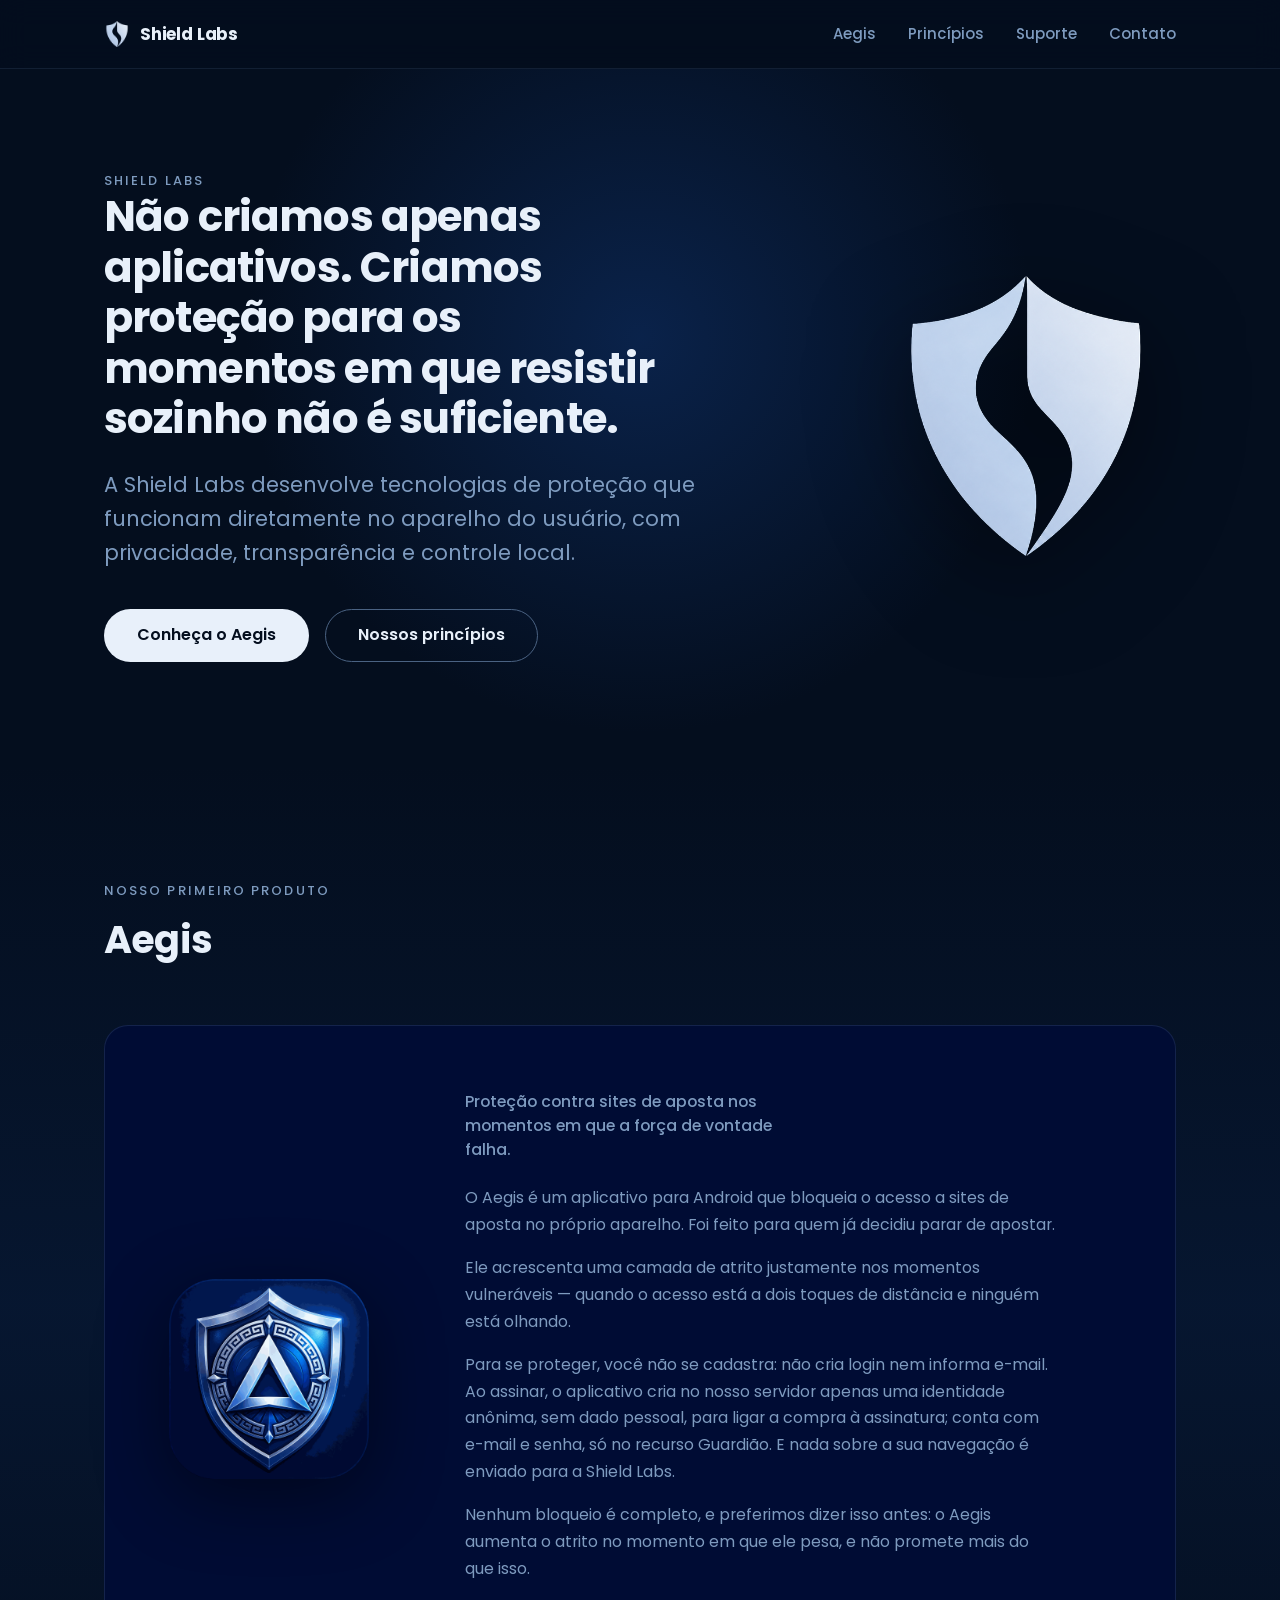
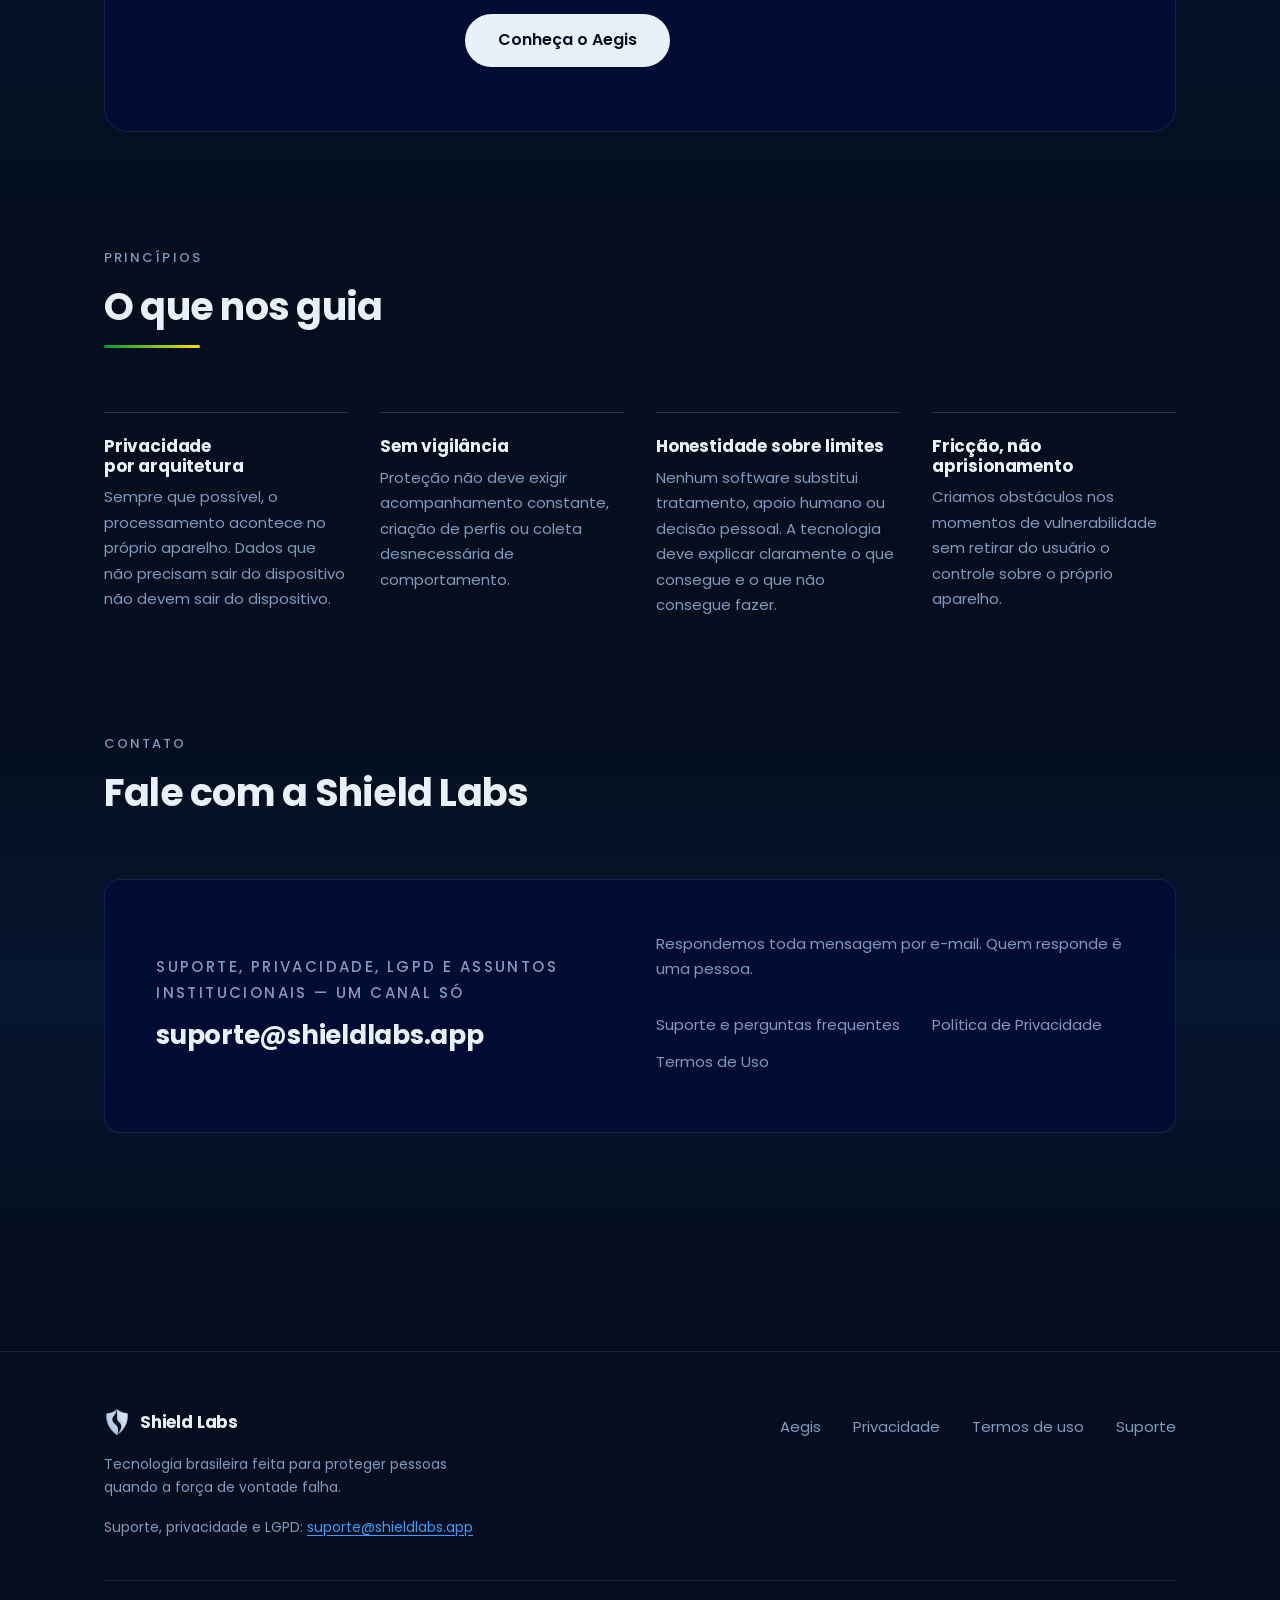
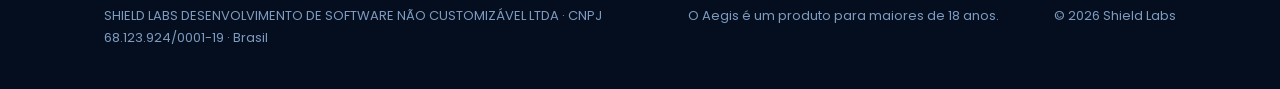
==== commit 42101717: "Identidade anonima da assinatura: o "nao existe conta" era falso Fato medido no codigo, vindo do cha" ====
--- a/index.html
+++ b/index.html
@@ -123,7 +123,7 @@
             <p class="product-claim">Proteção contra sites de aposta nos momentos em que a força de vontade falha.</p>
             <p>O Aegis é um aplicativo para Android que bloqueia o acesso a sites de aposta no próprio aparelho. Foi feito para quem já decidiu parar de apostar.</p>
             <p>Ele acrescenta uma camada de atrito justamente nos momentos vulneráveis — quando o acesso está a dois toques de distância e ninguém está olhando.</p>
-            <p>Para se proteger, você não precisa criar conta — ela existe apenas no recurso Guardião, que conecta duas pessoas. E nada sobre a sua navegação é enviado para a Shield Labs.</p>
+            <p>Para se proteger, você não se cadastra: não cria login nem informa e-mail. Ao assinar, o aplicativo cria no nosso servidor apenas uma identidade anônima, sem dado pessoal, para ligar a compra à assinatura; conta com e-mail e senha, só no recurso Guardião. E nada sobre a sua navegação é enviado para a Shield Labs.</p>
             <p>Nenhum bloqueio é completo, e preferimos dizer isso antes: o Aegis aumenta o atrito no momento em que ele pesa, e não promete mais do que isso.</p>
             <a class="btn btn-primary" href="aegis/">Conheça o Aegis</a>
           </div>
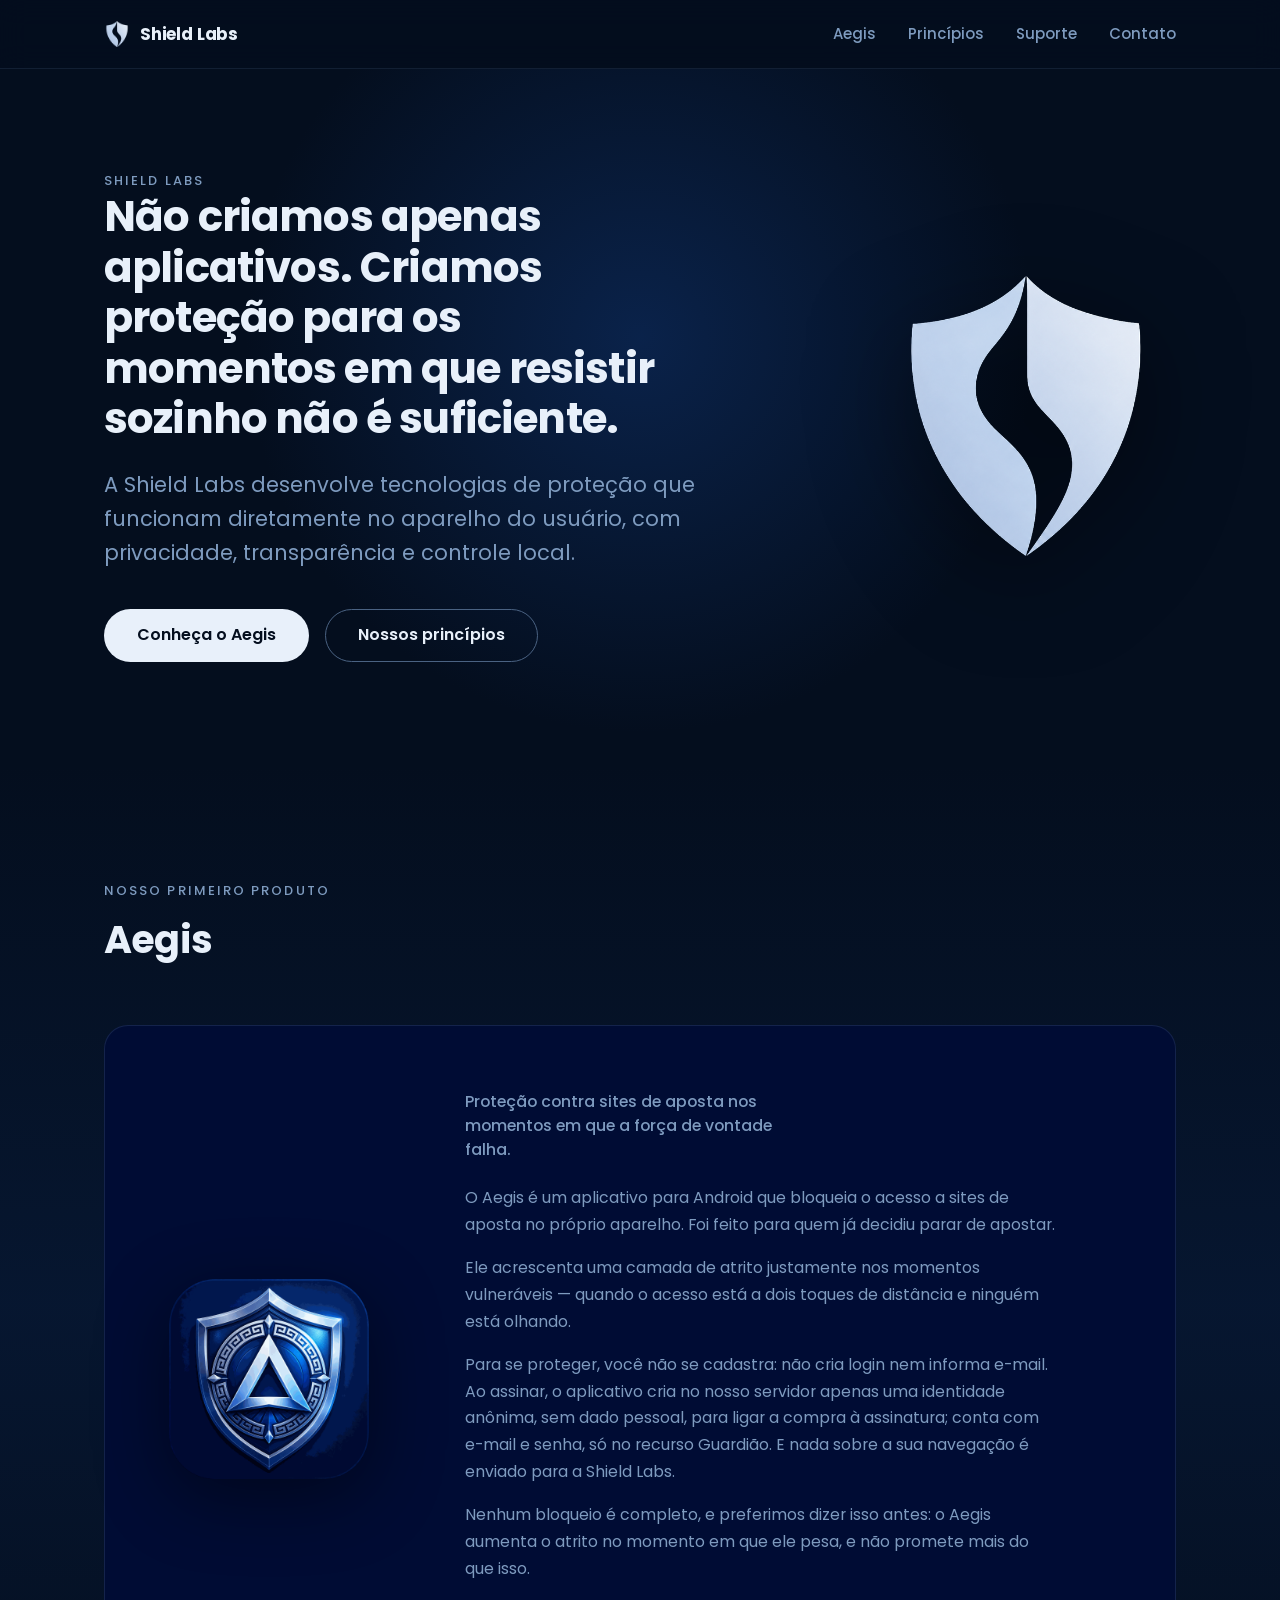
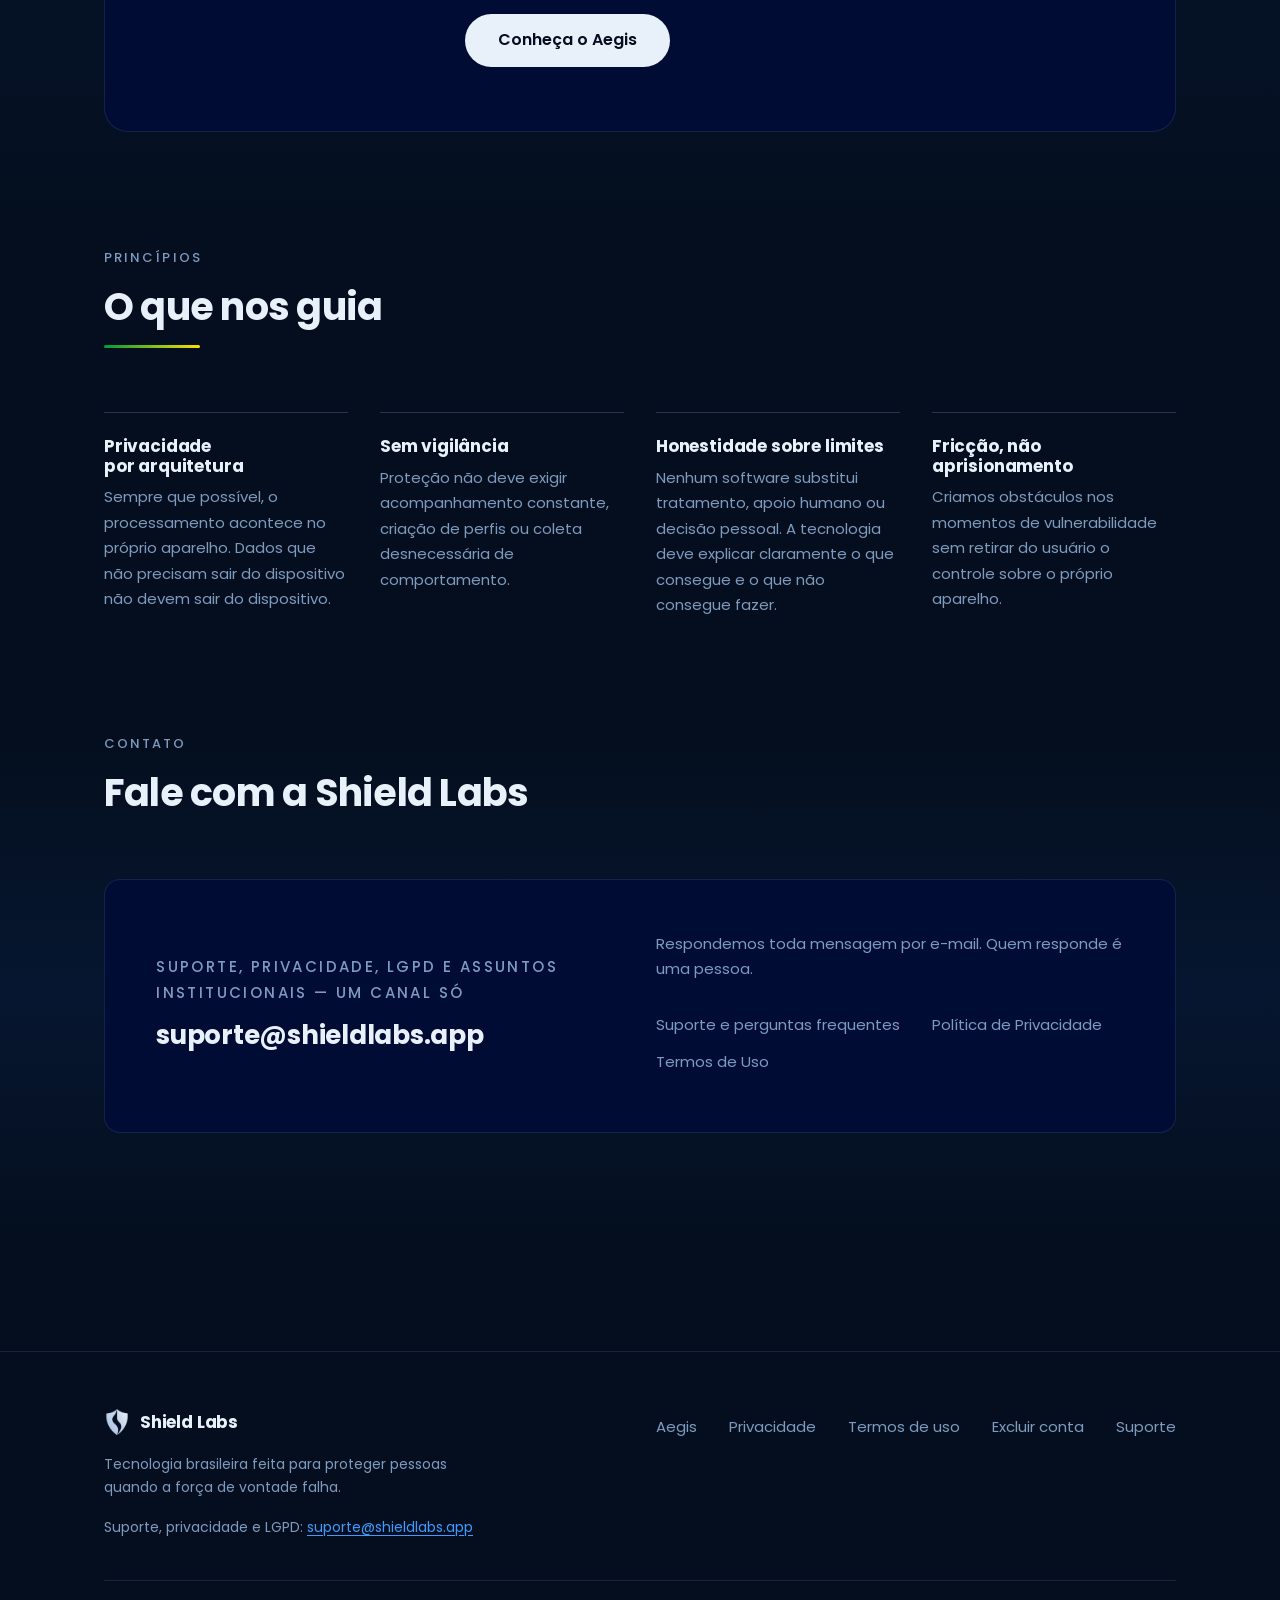
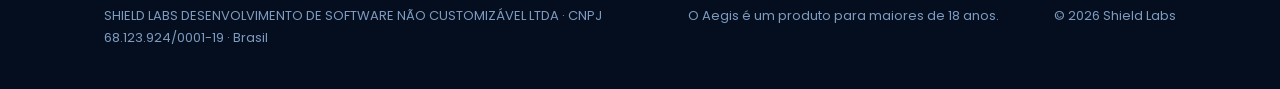
==== commit 7b234aa2: "Avisos no presente, aviso de fim de assinatura corrigido, e pagina de exclusao de conta 1. O atraso " ====
--- a/index.html
+++ b/index.html
@@ -203,6 +203,7 @@
           <li><a href="aegis/">Aegis</a></li>
           <li><a href="privacidade/">Privacidade</a></li>
           <li><a href="termos/">Termos de uso</a></li>
+          <li><a href="excluir-conta/">Excluir conta</a></li>
           <li><a href="suporte/">Suporte</a></li>
         </ul>
       </div>
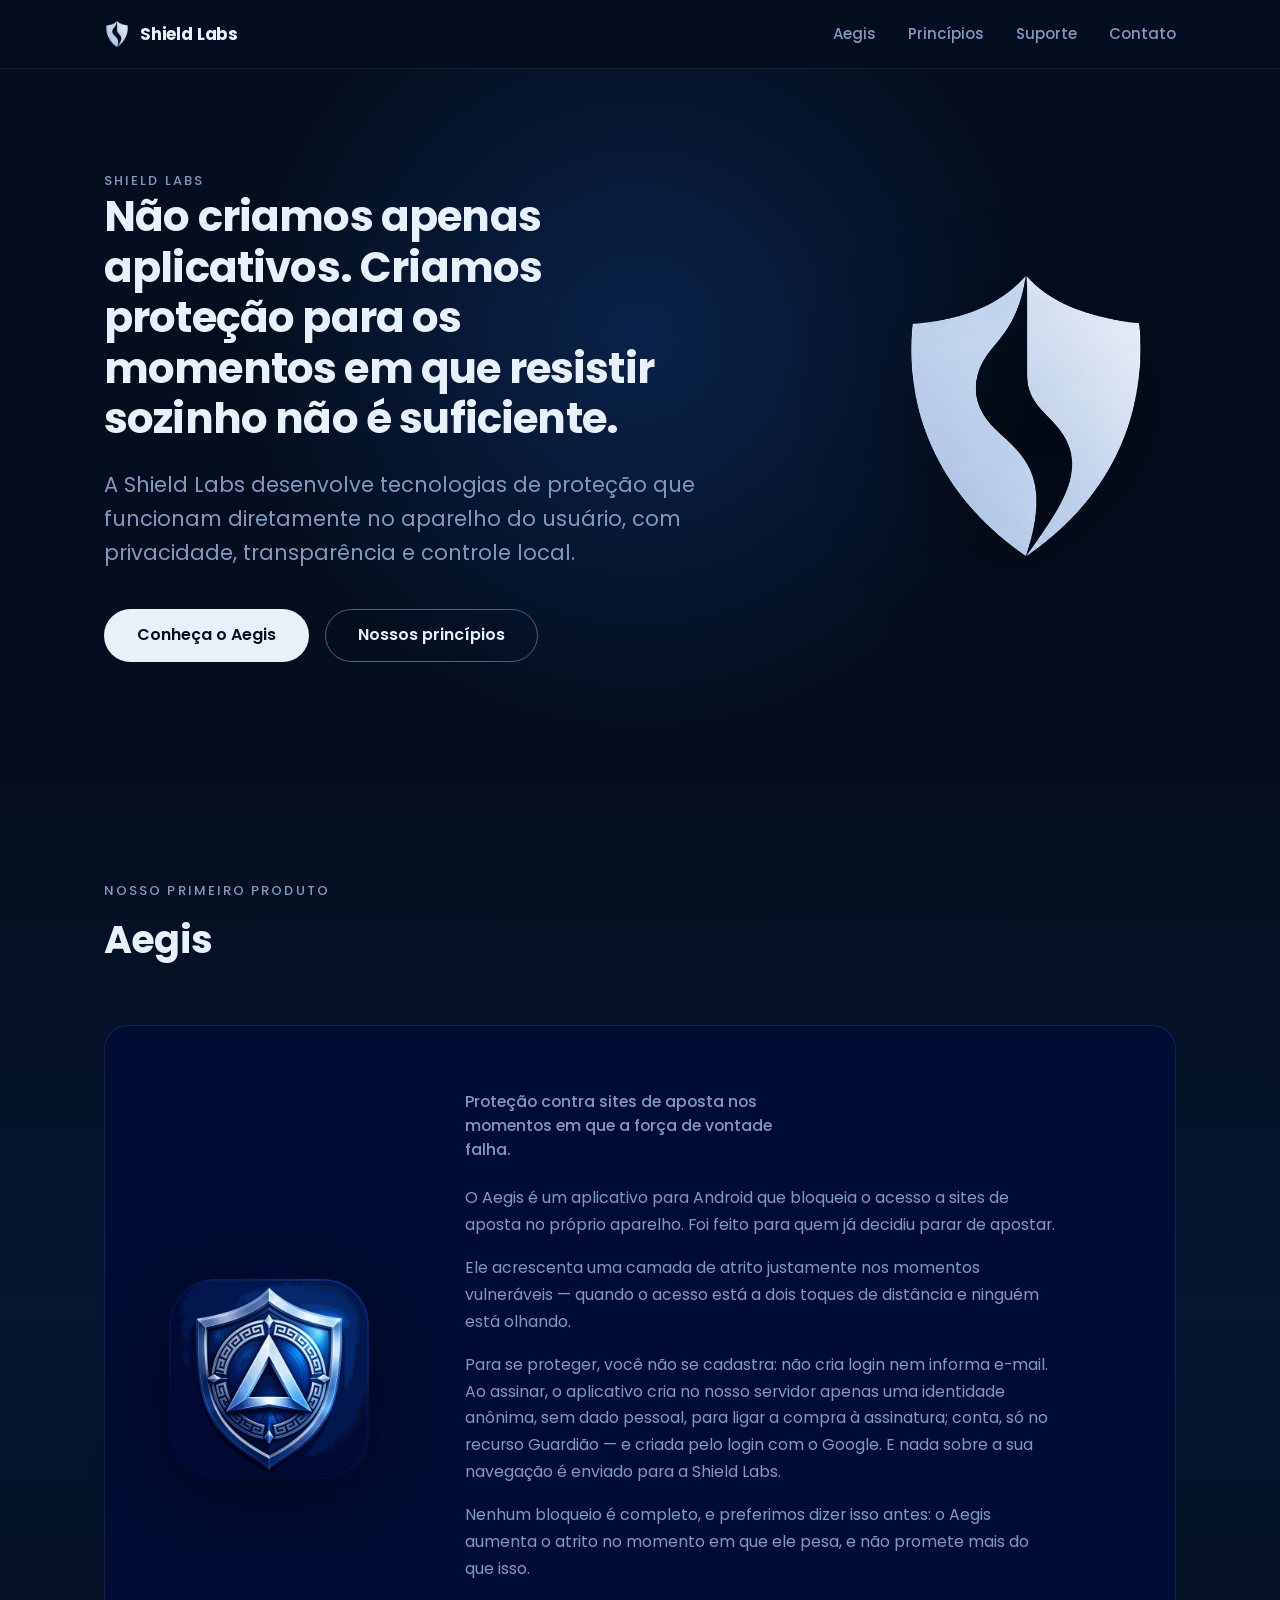
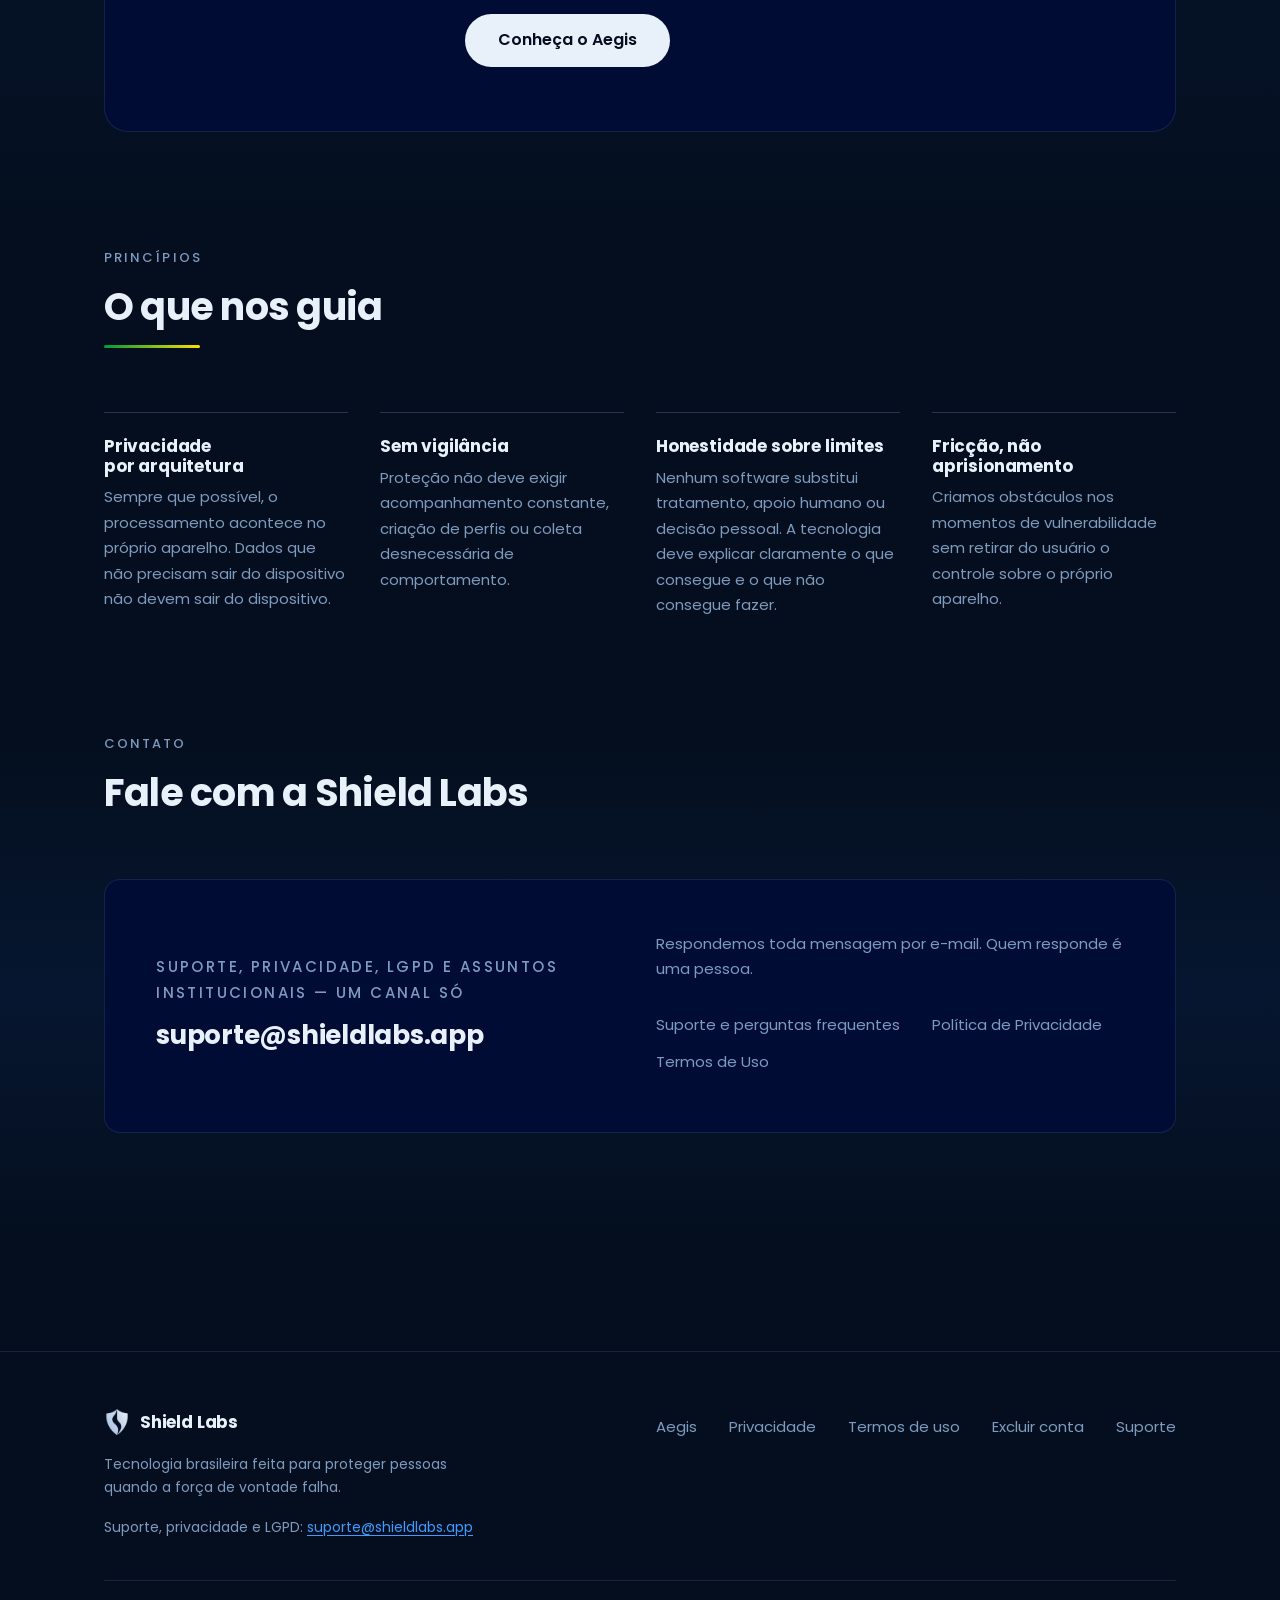
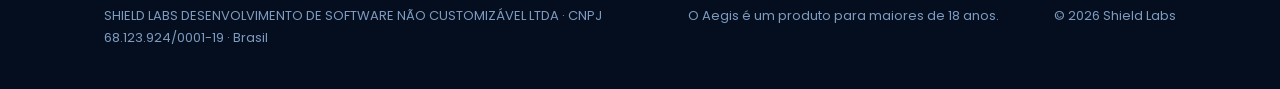
==== commit 1c00ba95: "Login com Google: e-mail e senha sai de todo o site, e o que a conta guarda entra Medido em aparelho" ====
--- a/index.html
+++ b/index.html
@@ -123,7 +123,7 @@
             <p class="product-claim">Proteção contra sites de aposta nos momentos em que a força de vontade falha.</p>
             <p>O Aegis é um aplicativo para Android que bloqueia o acesso a sites de aposta no próprio aparelho. Foi feito para quem já decidiu parar de apostar.</p>
             <p>Ele acrescenta uma camada de atrito justamente nos momentos vulneráveis — quando o acesso está a dois toques de distância e ninguém está olhando.</p>
-            <p>Para se proteger, você não se cadastra: não cria login nem informa e-mail. Ao assinar, o aplicativo cria no nosso servidor apenas uma identidade anônima, sem dado pessoal, para ligar a compra à assinatura; conta com e-mail e senha, só no recurso Guardião. E nada sobre a sua navegação é enviado para a Shield Labs.</p>
+            <p>Para se proteger, você não se cadastra: não cria login nem informa e-mail. Ao assinar, o aplicativo cria no nosso servidor apenas uma identidade anônima, sem dado pessoal, para ligar a compra à assinatura; conta, só no recurso Guardião — e criada pelo login com o Google. E nada sobre a sua navegação é enviado para a Shield Labs.</p>
             <p>Nenhum bloqueio é completo, e preferimos dizer isso antes: o Aegis aumenta o atrito no momento em que ele pesa, e não promete mais do que isso.</p>
             <a class="btn btn-primary" href="aegis/">Conheça o Aegis</a>
           </div>
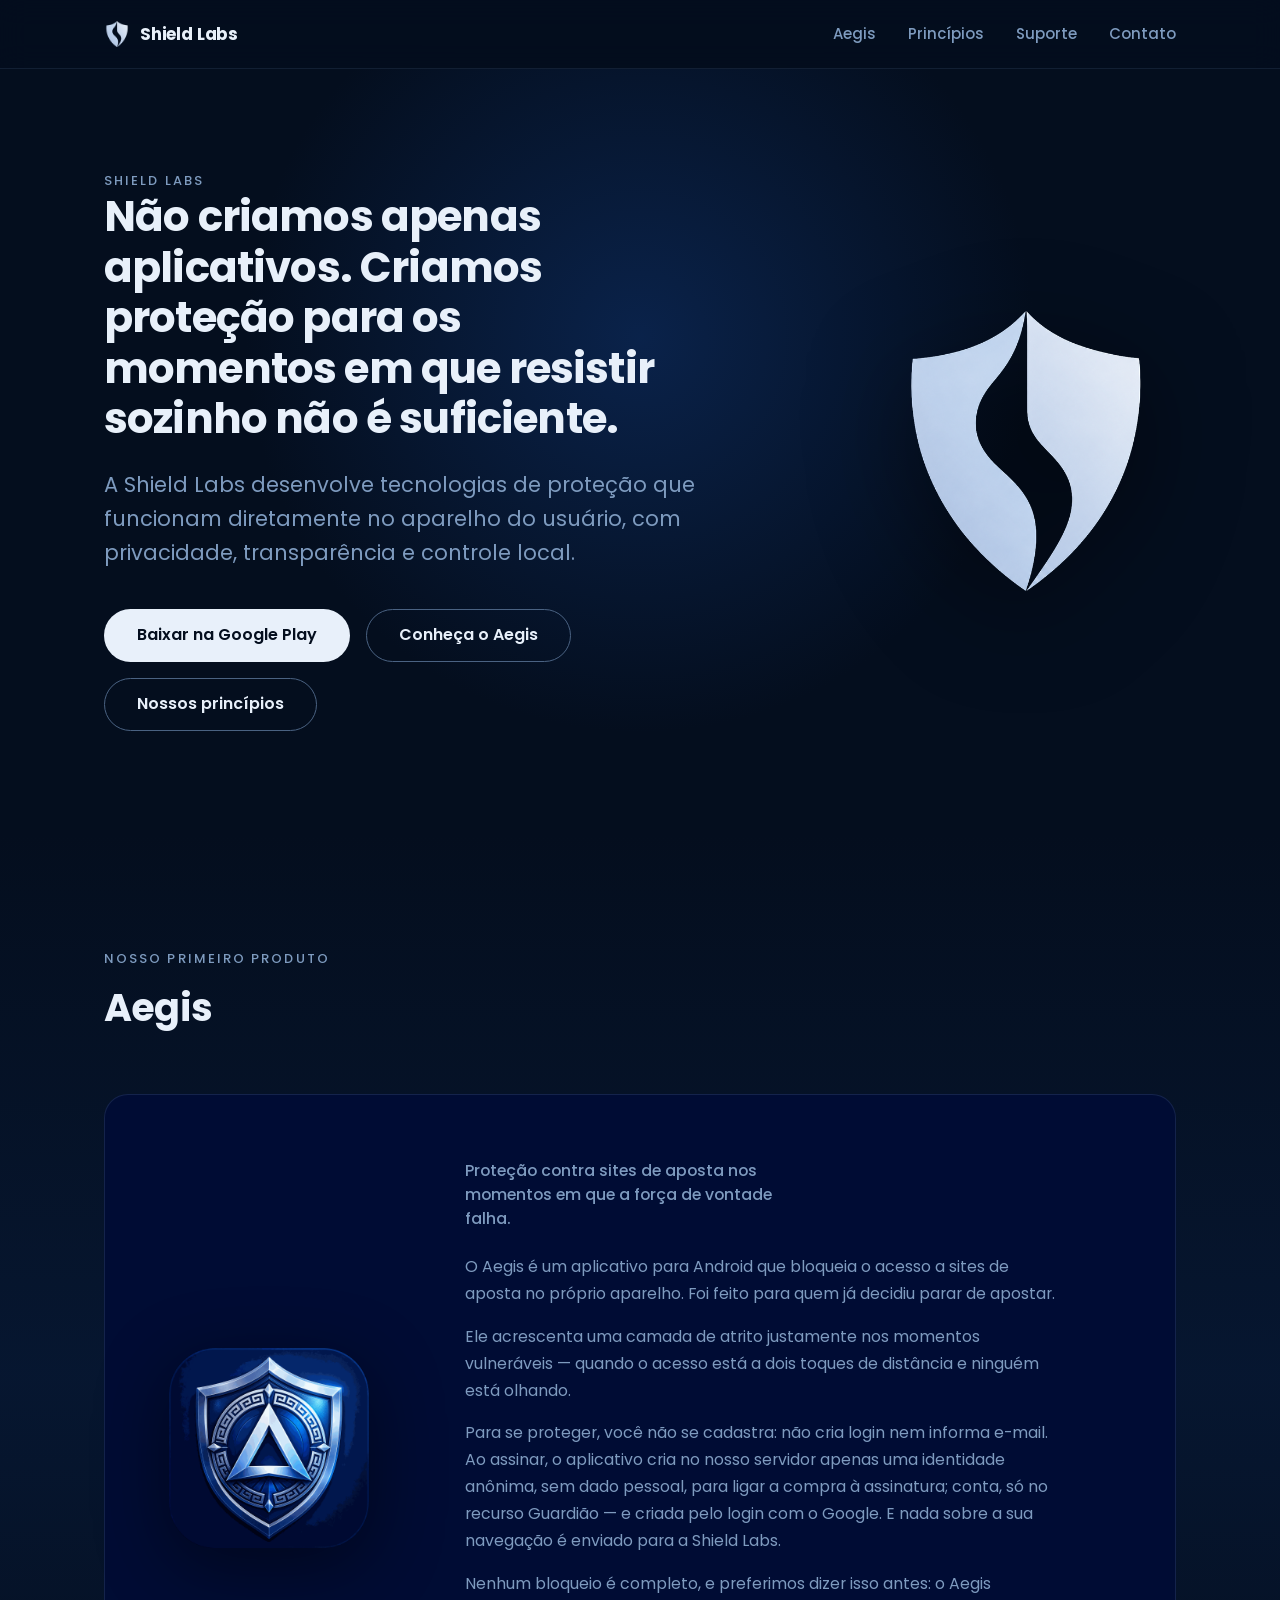
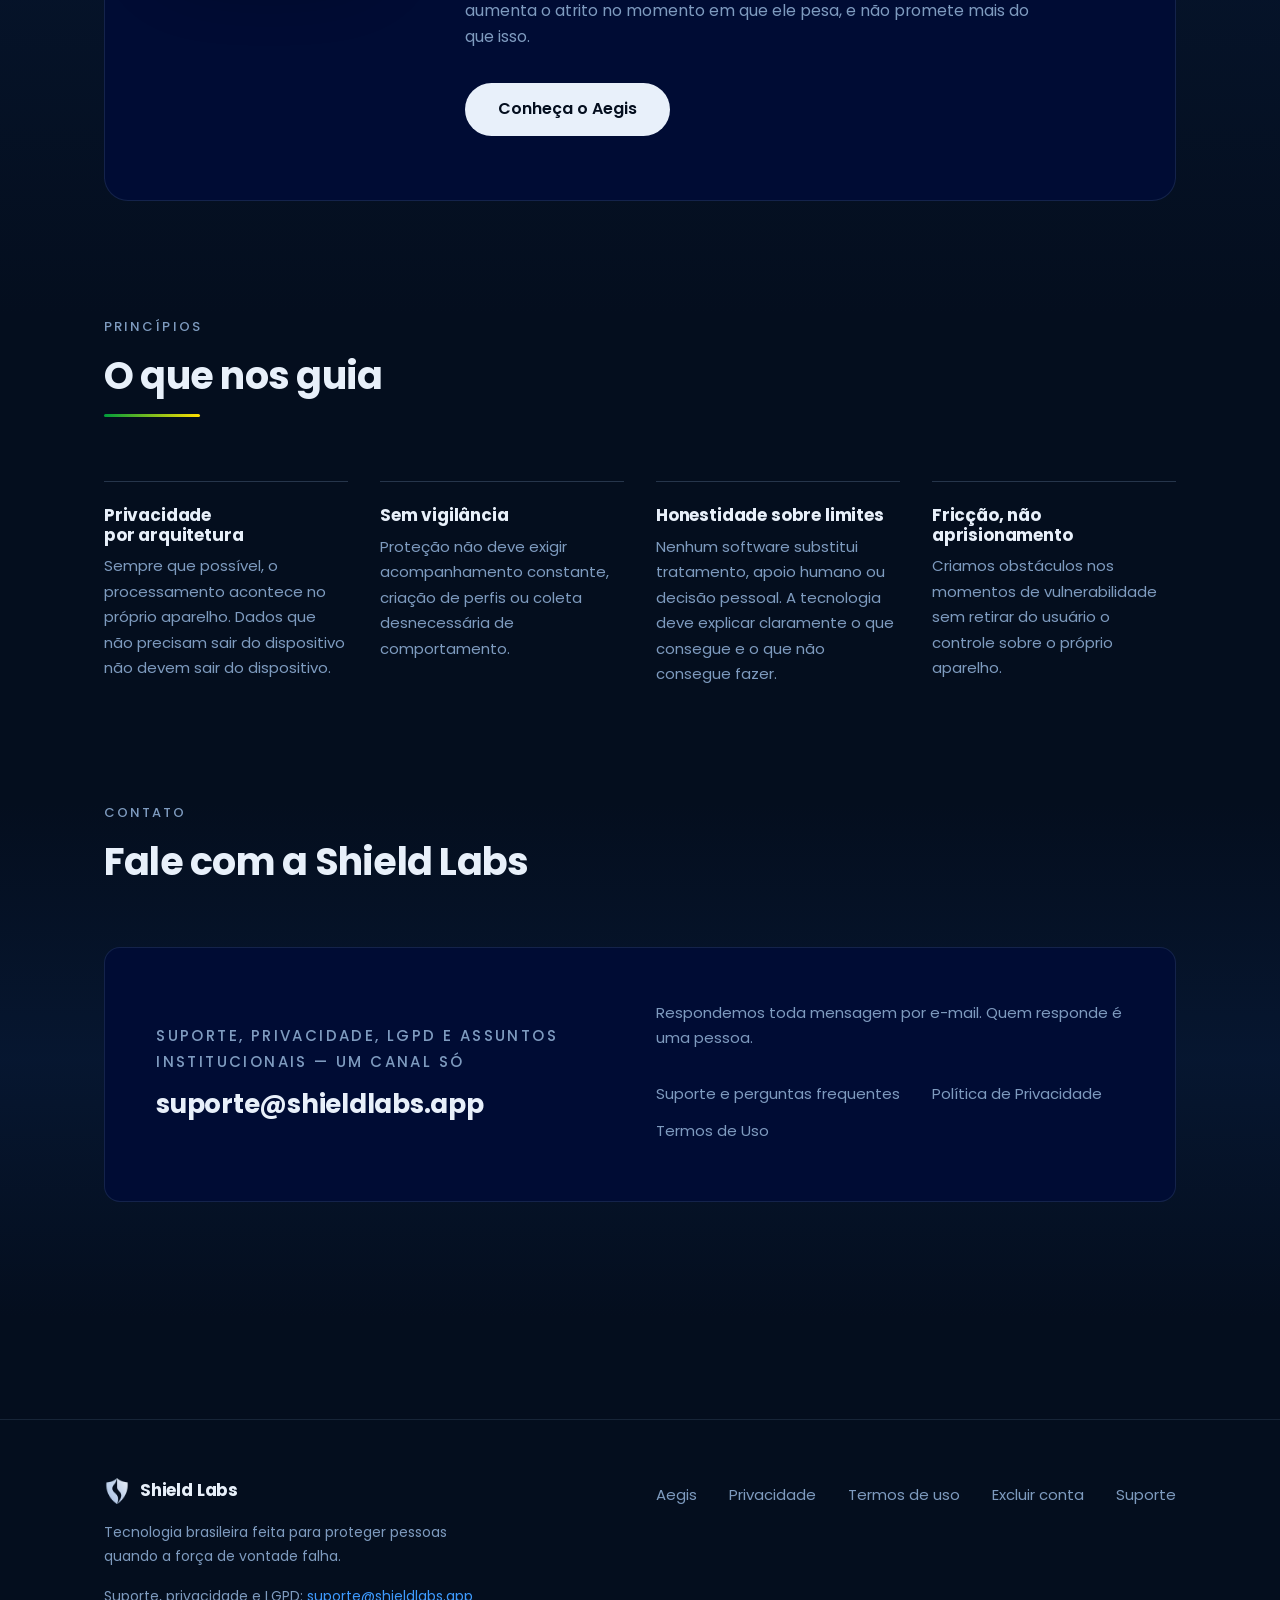
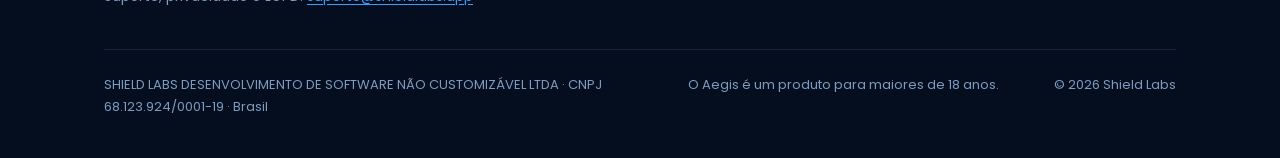
==== commit b5e66ecd: "site: o Aegis foi aprovado, e o site ainda dizia "em breve" O aplicativo esta publicado na Google Pl" ====
--- a/index.html
+++ b/index.html
@@ -99,7 +99,8 @@
             <h1 class="statement">Não criamos apenas aplicativos. Criamos proteção para os momentos em que resistir sozinho não é suficiente.</h1>
             <p class="lead">A Shield Labs desenvolve tecnologias de proteção que funcionam diretamente no aparelho do usuário, com privacidade, transparência e controle local.</p>
             <div class="hero-actions">
-              <a class="btn btn-primary" href="aegis/">Conheça o Aegis</a>
+              <a class="btn btn-primary" href="https://play.google.com/store/apps/details?id=com.shieldlabs.aegis">Baixar na Google Play</a>
+              <a class="btn btn-secondary" href="aegis/">Conheça o Aegis</a>
               <a class="btn btn-secondary" href="#principios">Nossos princípios</a>
             </div>
           </div>
--- a/assets/css/style.css
+++ b/assets/css/style.css
@@ -776,9 +776,11 @@
   border: 1px solid var(--steel-dim);
   border-radius: 12px;
   color: var(--steel);
-  opacity: .75;
-  cursor: default;
-}
+  text-decoration: none;
+  transition: border-color .15s ease;
+}
+
+.store-badge:hover { border-color: var(--steel); }
 
 .store-badge-sub { font-size: .6875rem; letter-spacing: .12em; text-transform: uppercase; }
 .store-badge-name { font-size: 1.125rem; font-weight: 600; color: var(--silver); line-height: 1.2; }
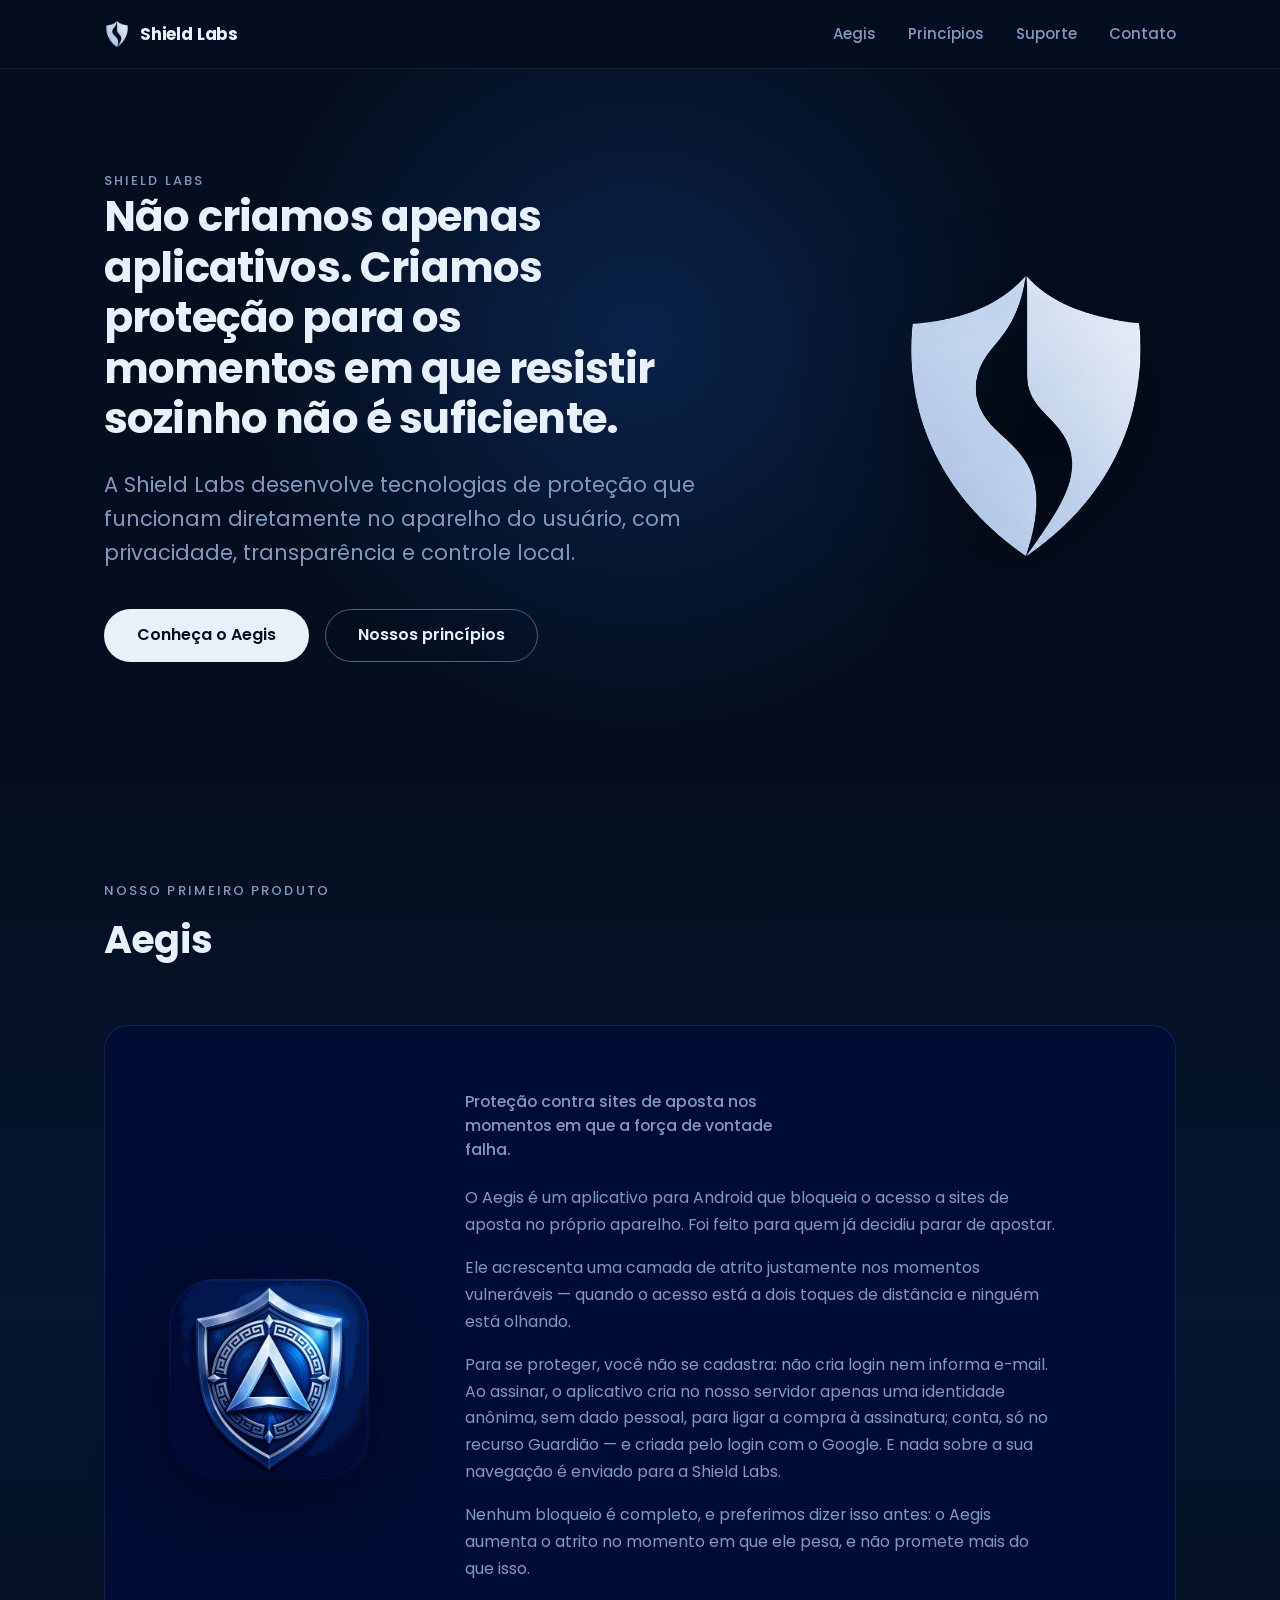
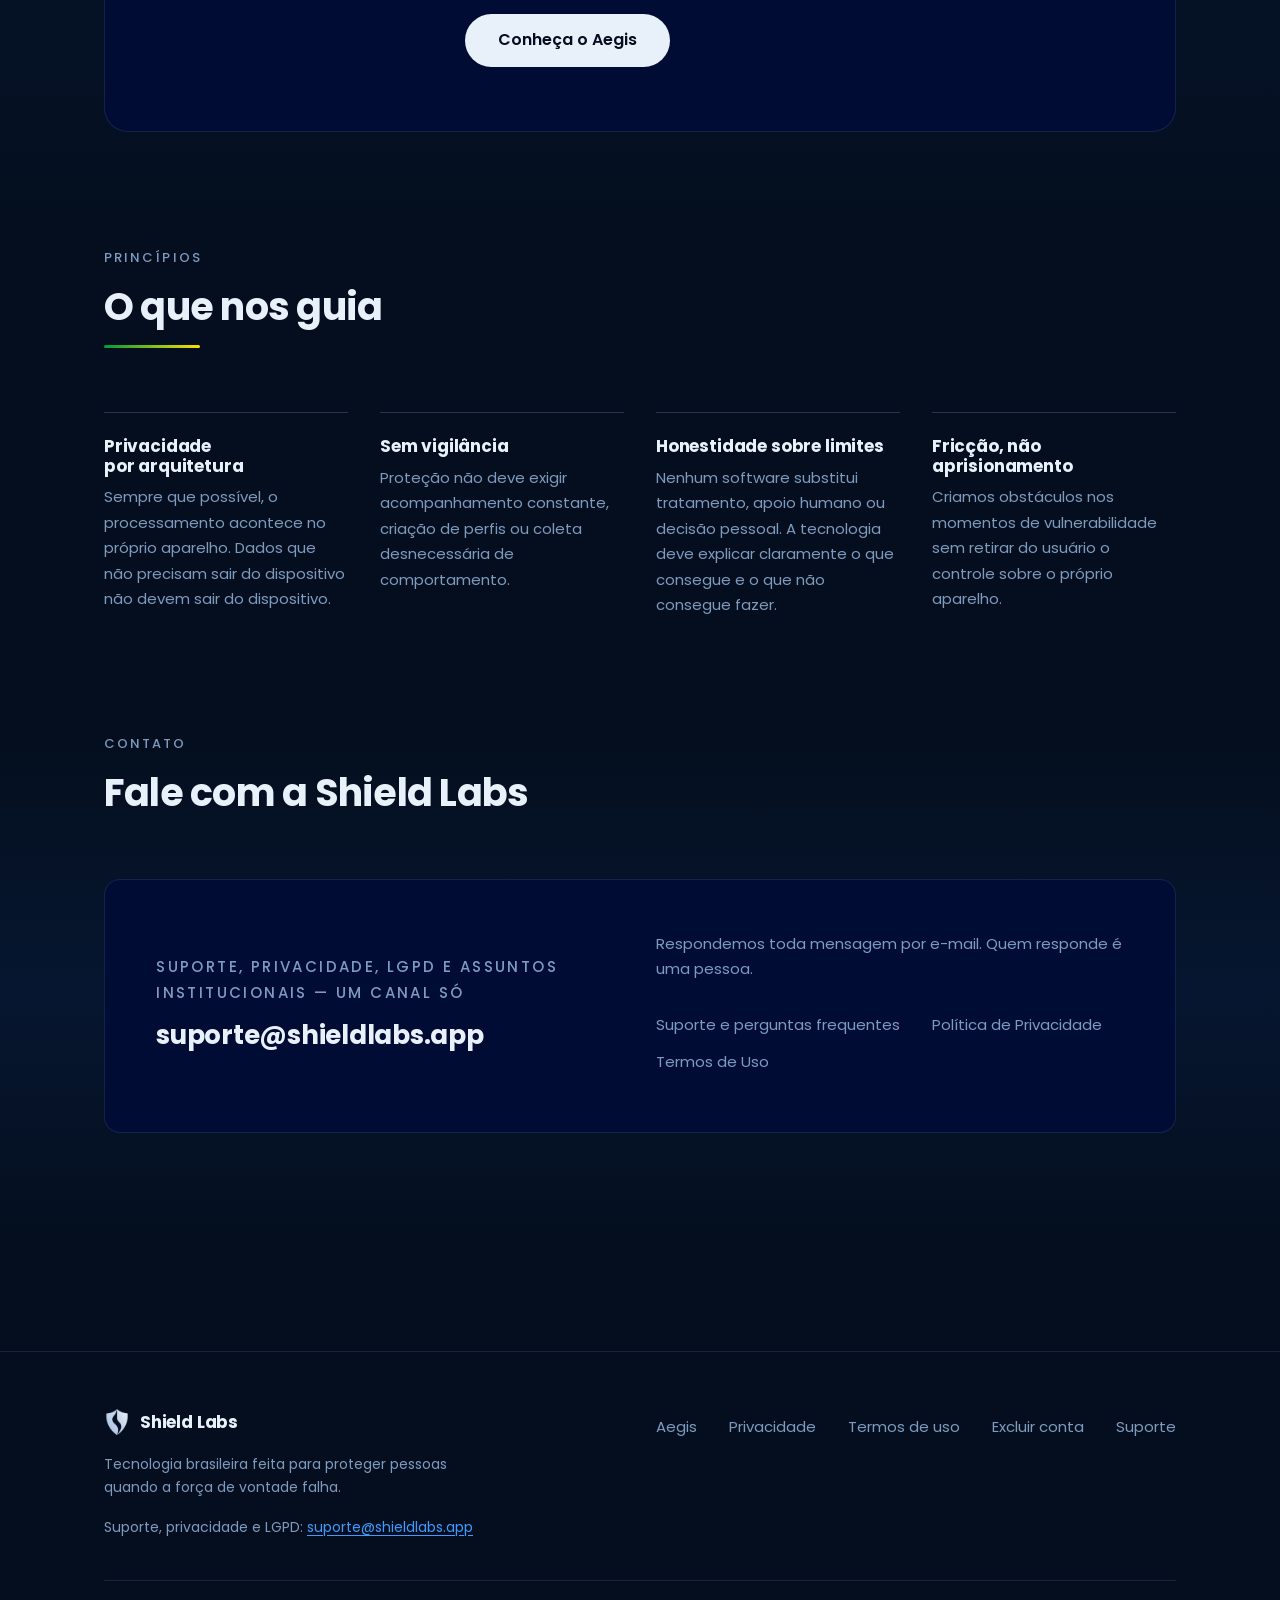
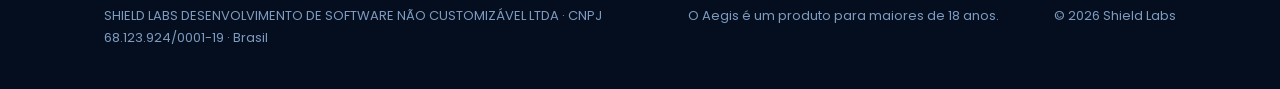
==== commit a9cafe6d: "site: a home apresenta a empresa, e a captura do Aegis mostra proteção ativa Duas mudanças pequenas," ====
--- a/index.html
+++ b/index.html
@@ -99,8 +99,7 @@
             <h1 class="statement">Não criamos apenas aplicativos. Criamos proteção para os momentos em que resistir sozinho não é suficiente.</h1>
             <p class="lead">A Shield Labs desenvolve tecnologias de proteção que funcionam diretamente no aparelho do usuário, com privacidade, transparência e controle local.</p>
             <div class="hero-actions">
-              <a class="btn btn-primary" href="https://play.google.com/store/apps/details?id=com.shieldlabs.aegis">Baixar na Google Play</a>
-              <a class="btn btn-secondary" href="aegis/">Conheça o Aegis</a>
+              <a class="btn btn-primary" href="aegis/">Conheça o Aegis</a>
               <a class="btn btn-secondary" href="#principios">Nossos princípios</a>
             </div>
           </div>
